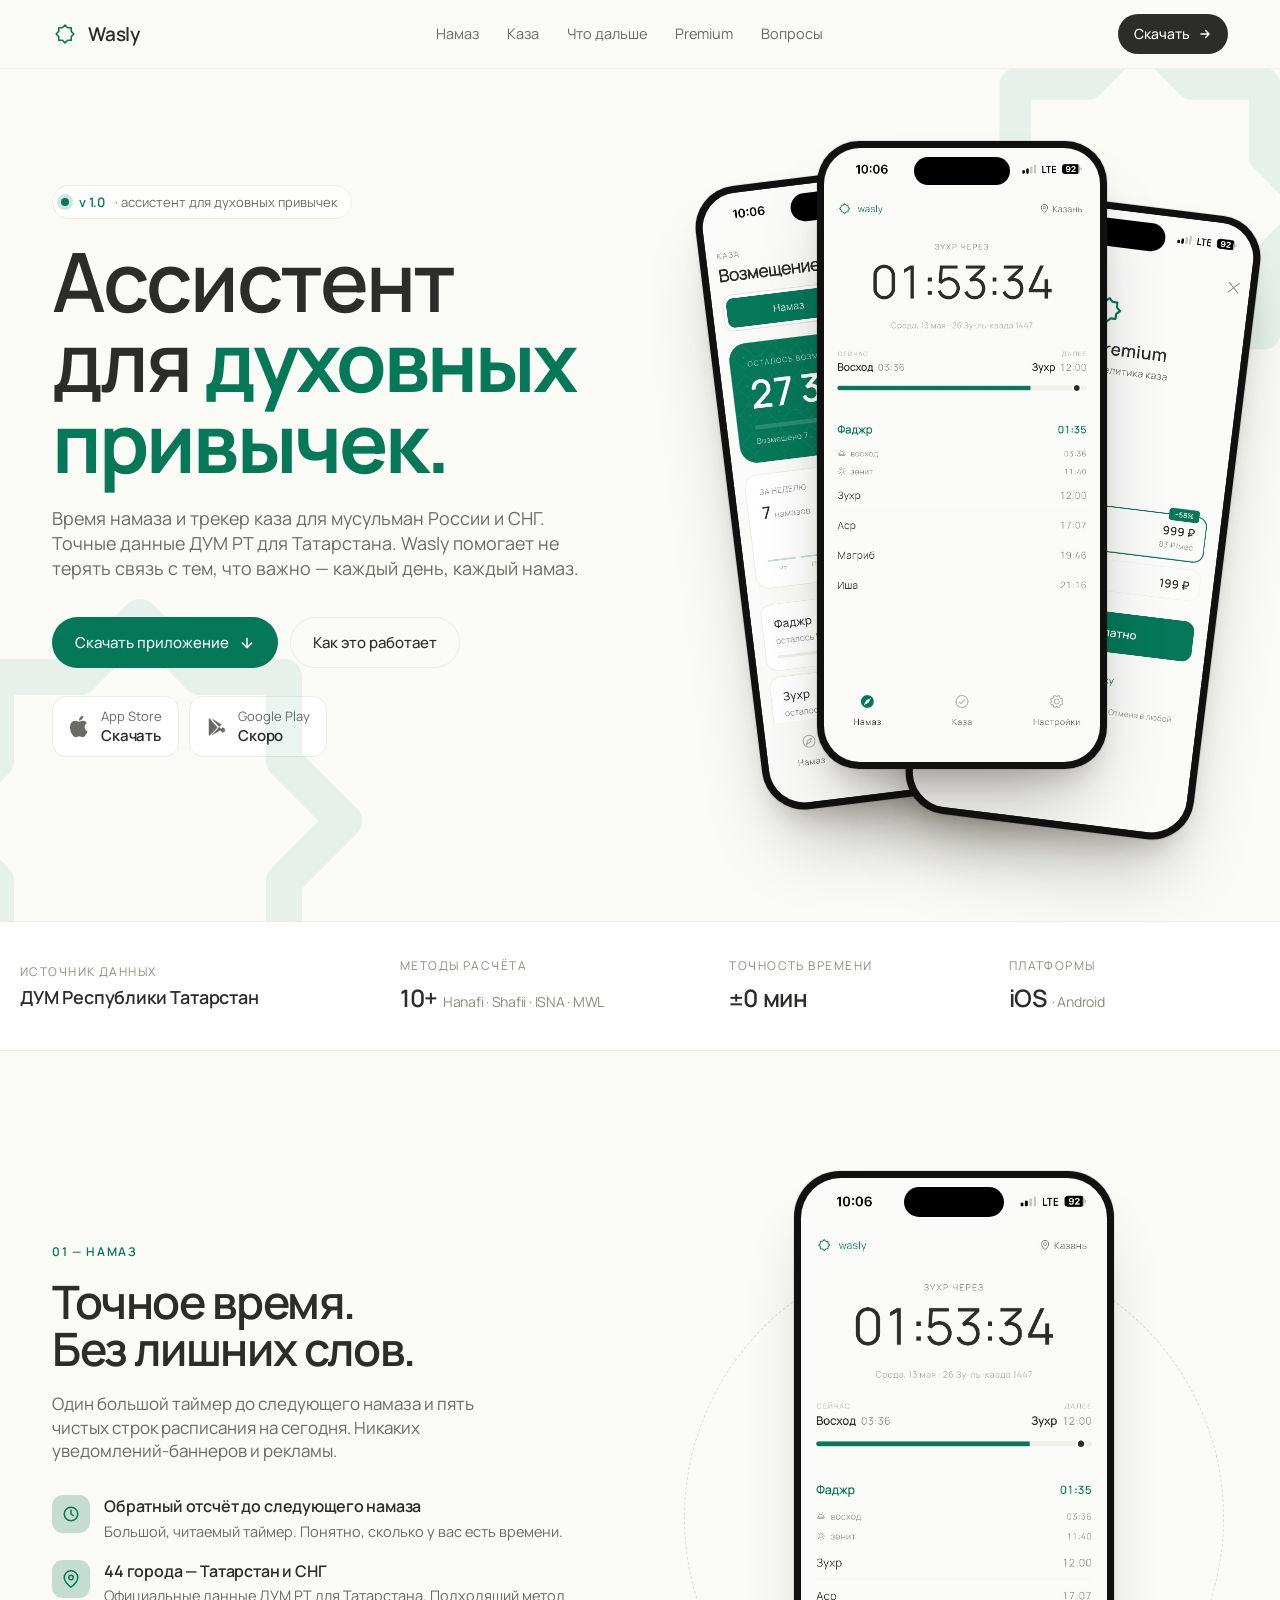
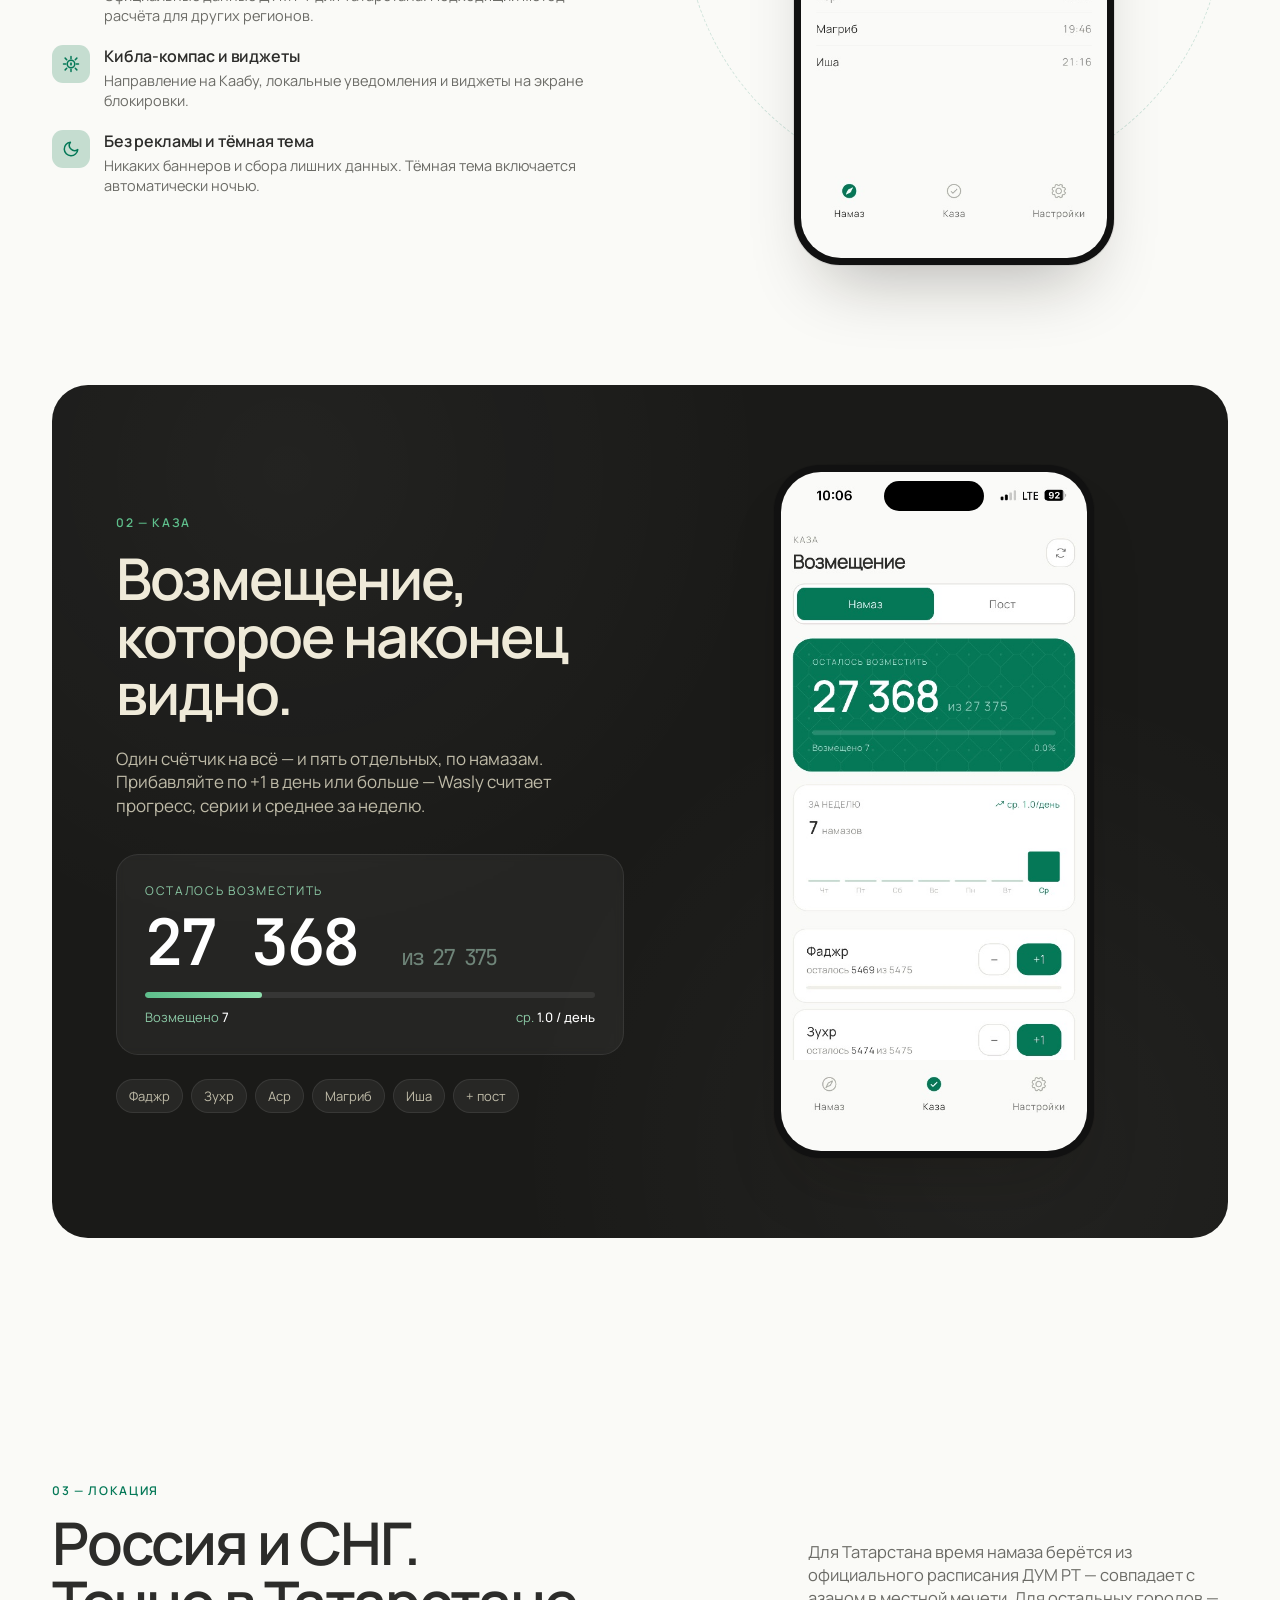
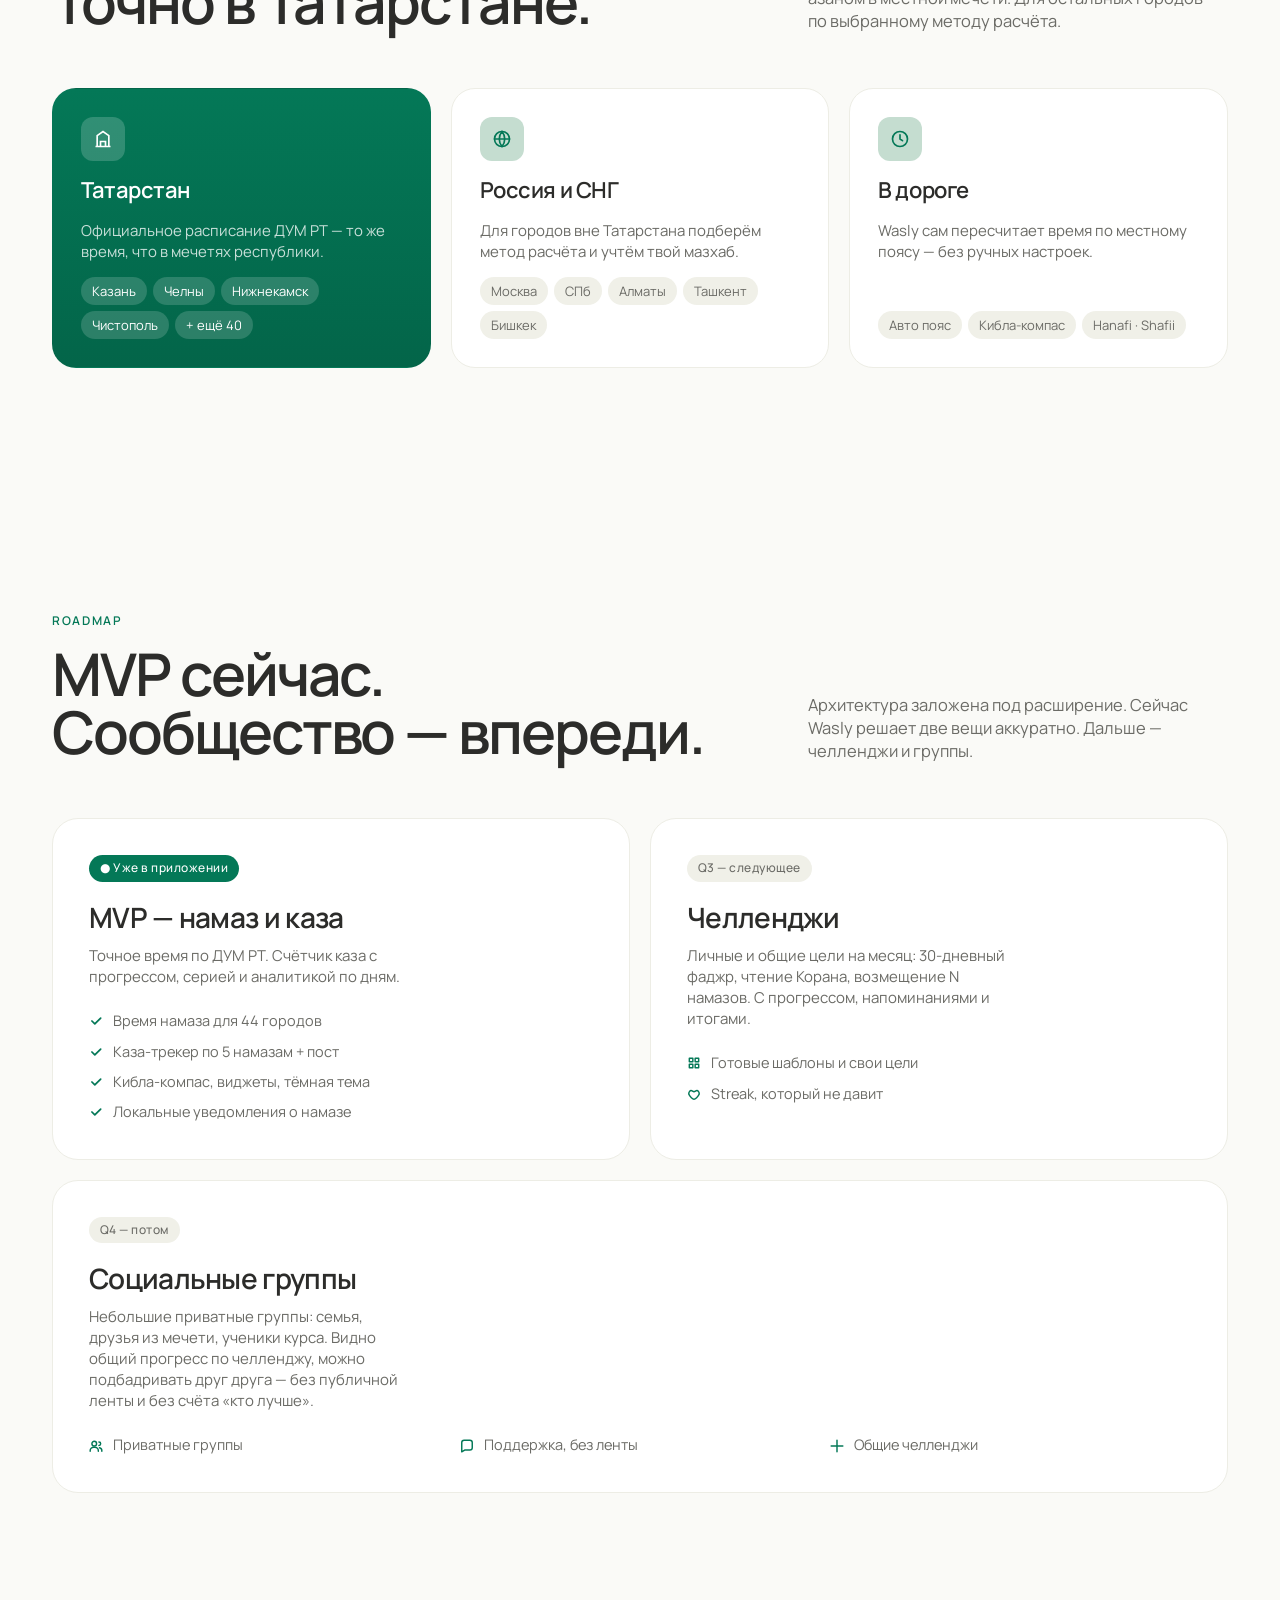
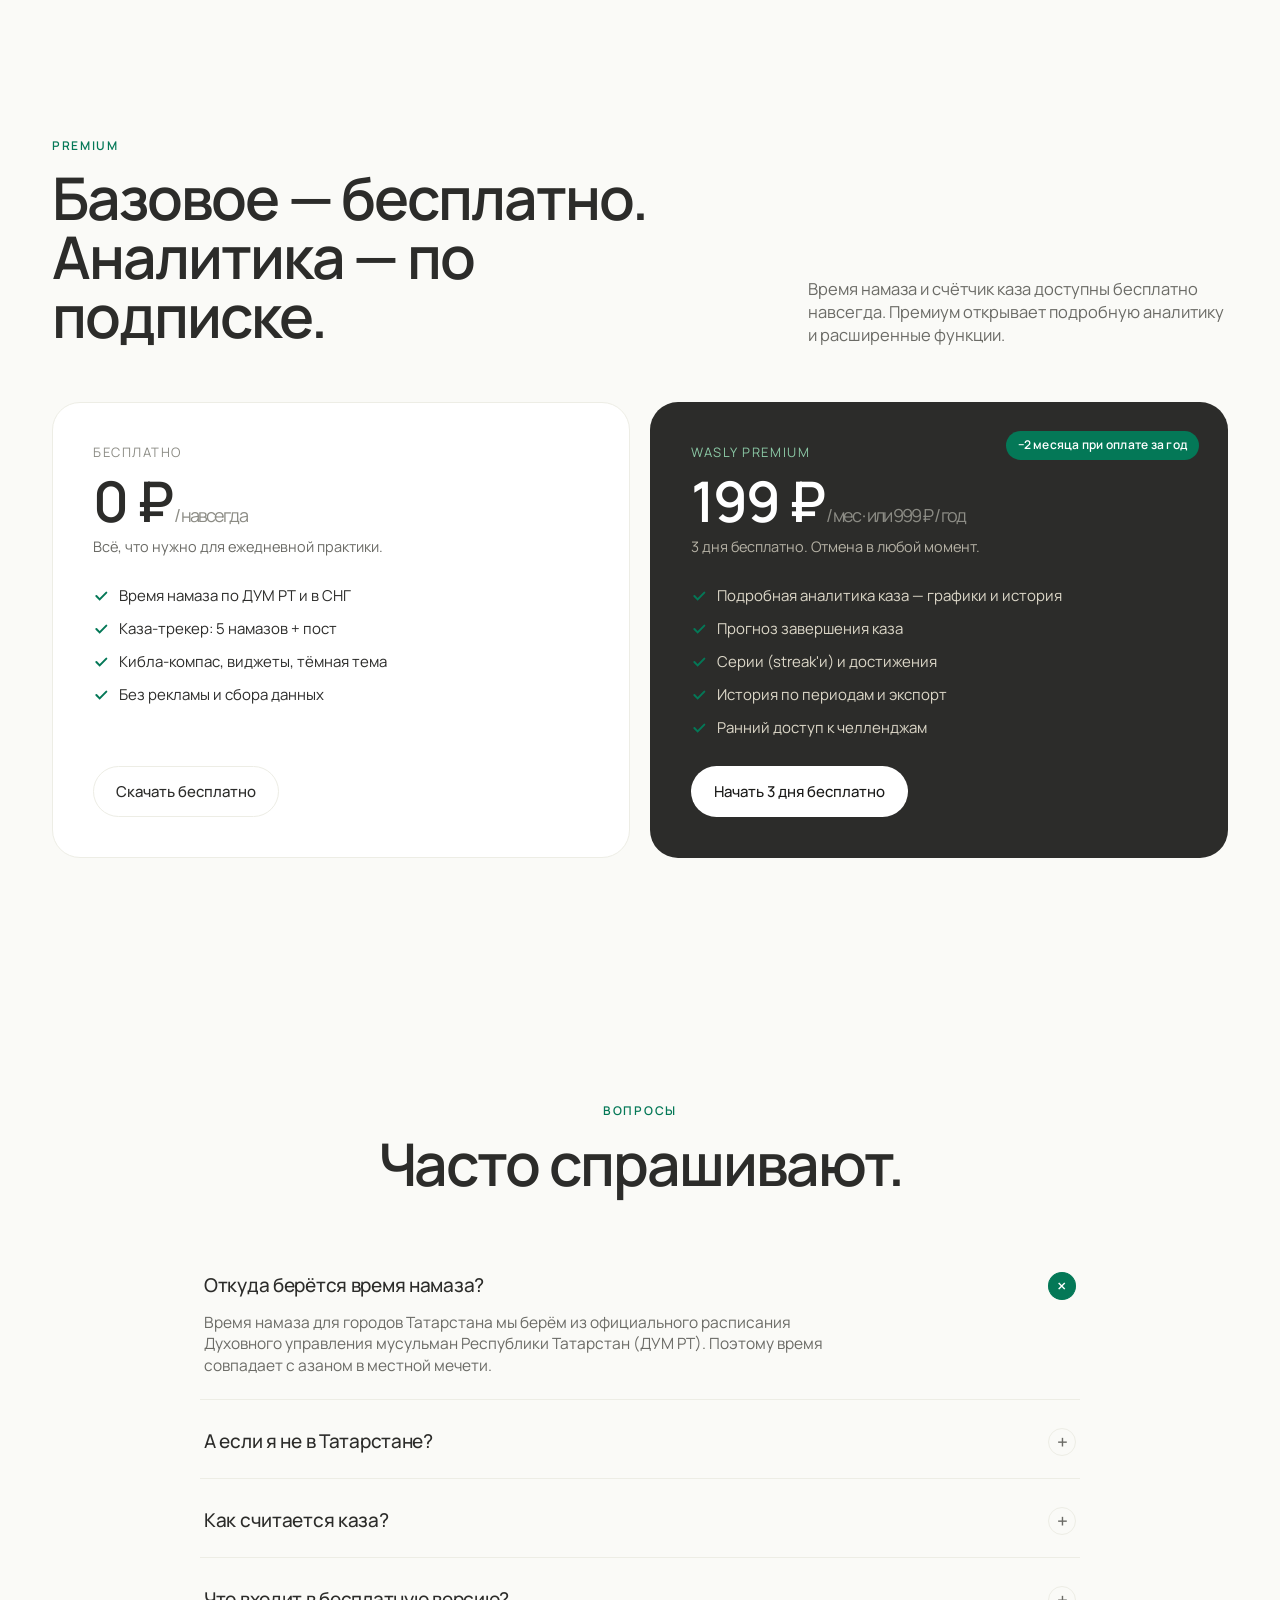
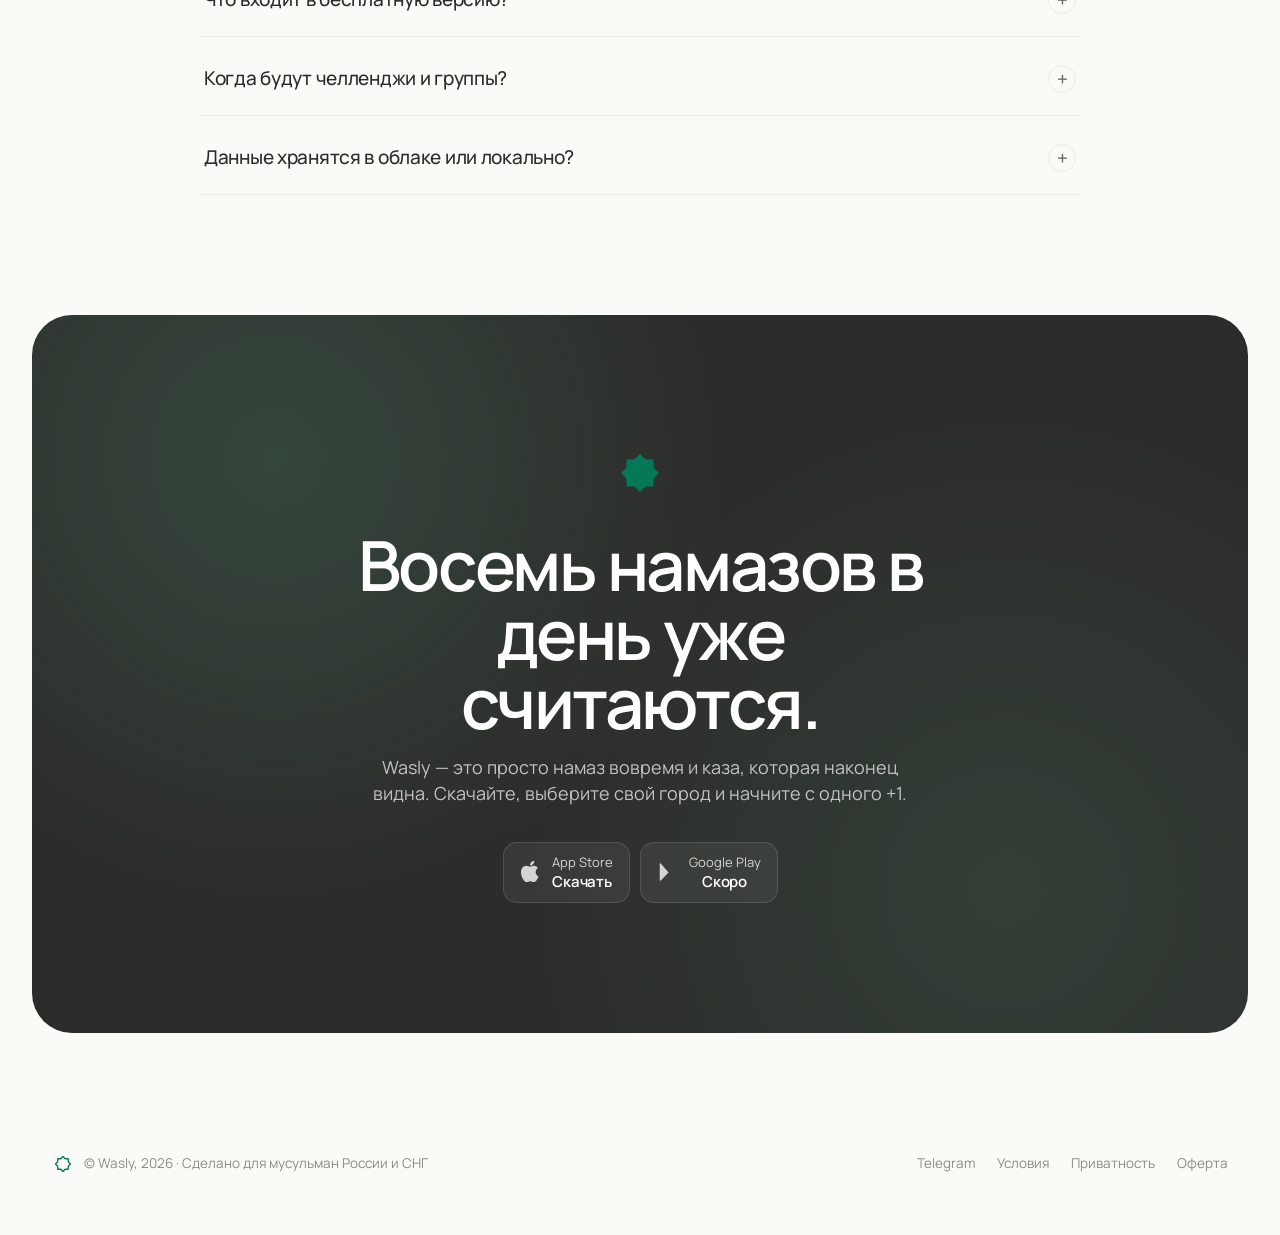
==== index.html @ 1b5fbe5f "Init" ====
<!doctype html>
<html lang="ru">
<head>
<meta charset="utf-8" />
<meta name="viewport" content="width=device-width, initial-scale=1" />
<title>Wasly — намаз и каза в одном приложении</title>
<link rel="preconnect" href="https://fonts.googleapis.com">
<link rel="preconnect" href="https://fonts.gstatic.com" crossorigin>
<link href="https://fonts.googleapis.com/css2?family=Manrope:wght@300;400;500;600;700;800&family=JetBrains+Mono:wght@400;500&family=Noto+Naskh+Arabic:wght@400;500;600&display=swap" rel="stylesheet">
<style>
  :root {
    /* Wasly design system — light */
    --bg: #FAFAF7;            /* bgLight */
    --bg-2: #F0F0E8;          /* trackLight */
    --paper: #FFFFFF;         /* surfaceLight */
    --ink: #2C2C2A;           /* textPrimary */
    --ink-2: #6B6B66;         /* textSecondary */
    --muted: #8C8C85;         /* textTertiary */
    --hair: #EDEDE5;          /* borderLight */
    --hair-2: #E0E0D8;        /* borderInputLight */
    --green: #047857;         /* accent */
    --green-2: #036549;       /* accent hover */
    --green-soft: #C5DDD0;    /* accentSoft */
    --green-highlight: #6EE7B7;
    --green-deep: #1A1A18;    /* bgDark for dark sections */
    --green-deeper: #24241F;  /* surfaceDark */
    --radius-md: 14px;
    --radius-lg: 16px;
    --radius-xl: 24px;
  }
  * { box-sizing: border-box; }
  html, body { margin: 0; padding: 0; background: var(--bg); color: var(--ink); }
  body {
    font-family: 'Manrope', system-ui, -apple-system, sans-serif;
    font-feature-settings: 'ss01' on, 'cv11' on;
    -webkit-font-smoothing: antialiased;
    text-rendering: optimizeLegibility;
    line-height: 1.4;
    overflow-x: hidden;
  }
  .wrap { max-width: 1240px; margin: 0 auto; padding: 0 32px; }
  a { color: inherit; text-decoration: none; }
  .mono { font-family: 'JetBrains Mono', ui-monospace, monospace; letter-spacing: -.01em; font-feature-settings: 'tnum' on; }

  /* ---------- Nav ---------- */
  .nav {
    position: sticky; top: 0; z-index: 50;
    backdrop-filter: blur(14px) saturate(140%);
    -webkit-backdrop-filter: blur(14px) saturate(140%);
    background: color-mix(in oklab, var(--bg) 78%, transparent);
    border-bottom: 1px solid color-mix(in oklab, var(--hair) 70%, transparent);
  }
  .nav-inner {
    display: flex; align-items: center; justify-content: space-between;
    height: 68px;
  }
  .brand { display: flex; align-items: center; gap: 10px; font-weight: 600; font-size: 19px; letter-spacing: -.01em; }
  .brand-mark { width: 26px; height: 26px; color: var(--green); }
  .nav-links { display: flex; gap: 28px; font-size: 14.5px; color: var(--ink-2); }
  .nav-links a:hover { color: var(--green); }
  .nav-cta {
    display: inline-flex; align-items: center; gap: 8px;
    background: var(--ink); color: #fff; padding: 10px 16px; border-radius: 999px;
    font-size: 14px; font-weight: 500; transition: transform .2s ease, background .2s ease;
  }
  .nav-cta:hover { background: var(--green); transform: translateY(-1px); }

  /* ---------- Hero ---------- */
  .hero { position: relative; padding: 72px 0 120px; overflow: hidden; }
  .hero-grid {
    display: grid; grid-template-columns: 1.05fr .95fr; gap: 56px; align-items: center;
  }
  .eyebrow {
    display: inline-flex; align-items: center; gap: 10px;
    padding: 7px 14px 7px 8px;
    border: 1px solid var(--hair); border-radius: 999px;
    background: color-mix(in oklab, var(--paper) 80%, transparent);
    font-size: 13px; color: var(--ink-2);
  }
  .eyebrow b { font-weight: 600; color: var(--green); }
  .eyebrow .dot { width: 8px; height: 8px; border-radius: 50%; background: var(--green); box-shadow: 0 0 0 4px color-mix(in oklab, var(--green) 18%, transparent); }
  h1.display {
    font-size: clamp(44px, 6.4vw, 92px);
    line-height: .98; letter-spacing: -.035em; font-weight: 600;
    margin: 22px 0 24px;
  }
  h1.display em { font-style: normal; color: var(--green); font-weight: 700; }
  h1.display .crossed { position: relative; white-space: nowrap; }
  .hero-lede {
    font-size: clamp(17px, 1.4vw, 19px); color: var(--ink-2);
    max-width: 540px; margin: 0 0 36px;
  }
  .cta-row { display: flex; flex-wrap: wrap; gap: 12px; align-items: center; }
  .btn {
    display: inline-flex; align-items: center; gap: 10px;
    padding: 14px 22px; border-radius: 999px; font-weight: 500; font-size: 15px;
    transition: transform .2s ease, background .2s ease, color .2s ease, border-color .2s ease;
    border: 1px solid transparent;
  }
  .btn-primary { background: var(--green); color: #fff; }
  .btn-primary:hover { background: var(--green-2); transform: translateY(-1px); }
  .btn-ghost { color: var(--ink); border-color: var(--hair); background: transparent; }
  .btn-ghost:hover { border-color: var(--ink); }
  .store-row { display: flex; gap: 10px; margin-top: 28px; }
  .store {
    display: inline-flex; align-items: center; gap: 10px;
    padding: 10px 16px; border-radius: 14px;
    border: 1px solid var(--hair); background: var(--paper);
    font-size: 13px; color: var(--ink-2);
  }
  .store strong { display: block; color: var(--ink); font-size: 15px; font-weight: 600; letter-spacing: -.01em; }
  .store svg { width: 22px; height: 22px; }

  /* phones cluster */
  .phones {
    position: relative; height: 660px;
  }
  .phone {
    position: absolute;
    width: 290px; aspect-ratio: 9/19.5;
    border-radius: 42px;
    background: #111;
    padding: 7px;
    box-shadow:
      0 50px 80px -30px rgba(20,18,10,.35),
      0 18px 28px -12px rgba(20,18,10,.18),
      0 0 0 1px rgba(0,0,0,.08);
  }
  .phone::before {
    content:""; position: absolute; top: 16px; left: 50%; transform: translateX(-50%);
    width: 96px; height: 28px; background: #000; border-radius: 999px; z-index: 2;
  }
  .phone img { width: 100%; height: 100%; object-fit: cover; border-radius: 36px; display: block; }
  .phone.p1 { left: 6%; top: 30px; transform: rotate(-7deg); z-index: 1; }
  .phone.p2 { left: 50%; top: 0; transform: translateX(-50%); z-index: 3; }
  .phone.p3 { right: 0%; top: 60px; transform: rotate(7deg); z-index: 1; }

  /* background ornament */
  .ornament {
    position: absolute; pointer-events: none; opacity: .07; color: var(--green);
  }
  .ornament.o1 { top: -120px; right: -120px; width: 520px; }
  .ornament.o2 { bottom: -200px; left: -160px; width: 600px; }

  /* ---------- Trust strip ---------- */
  .trust {
    background: var(--paper);
    border-top: 1px solid var(--hair);
    border-bottom: 1px solid var(--hair);
  }
  .trust-inner {
    display: grid; grid-template-columns: 1.4fr 1.2fr 1fr 1fr; gap: 28px;
    padding: 36px 0;
    align-items: center;
  }
  .trust-cell .label { font-size: 12px; letter-spacing: .12em; text-transform: uppercase; color: var(--muted); margin-bottom: 6px; }
  .trust-cell .value { font-size: 24px; font-weight: 600; letter-spacing: -.01em; }
  .trust-cell .value small { color: var(--muted); font-weight: 400; font-size: 14px; }
  .trust-cell.brand-cell { display: flex; align-items: center; gap: 14px; }
  .trust-cell.brand-cell .badge {
    width: 52px; height: 52px; border-radius: 14px; background: var(--green-soft);
    display: grid; place-items: center; color: var(--green);
  }

  /* ---------- Section primitives ---------- */
  section { padding: 120px 0; position: relative; }
  .section-head { display: flex; justify-content: space-between; align-items: flex-end; gap: 40px; margin-bottom: 56px; }
  .kicker { font-size: 12px; letter-spacing: .14em; text-transform: uppercase; color: var(--green); font-weight: 600; }
  h2 {
    font-size: clamp(36px, 4.6vw, 64px); line-height: 1; letter-spacing: -.035em;
    font-weight: 600; margin: 14px 0 0; max-width: 18ch;
  }
  .section-head p { max-width: 420px; color: var(--ink-2); font-size: 16.5px; margin: 0; }

  /* ---------- Namaz feature ---------- */
  .feature-namaz {
    display: grid; grid-template-columns: 1fr 1fr; gap: 80px; align-items: center;
  }
  .feature-namaz .copy h3 {
    font-size: clamp(32px, 3.6vw, 52px); letter-spacing: -.03em; font-weight: 600; line-height: 1.02; margin: 16px 0 20px;
  }
  .feature-namaz .copy p { color: var(--ink-2); font-size: 17px; max-width: 480px; }
  .feature-list { margin-top: 32px; display: grid; gap: 18px; }
  .feature-list .item { display: flex; gap: 14px; align-items: flex-start; }
  .feature-list .item .ic {
    width: 38px; height: 38px; border-radius: 11px;
    background: var(--green-soft); color: var(--green);
    display: grid; place-items: center; flex-shrink: 0;
  }
  .feature-list .item .ic svg { width: 18px; height: 18px; }
  .feature-list .item h4 { margin: 0 0 4px; font-size: 16px; font-weight: 600; letter-spacing: -.01em; }
  .feature-list .item p { margin: 0; font-size: 14.5px; color: var(--ink-2); }

  .phone-frame-static {
    position: relative; width: 320px; aspect-ratio: 9/19.5;
    border-radius: 46px; background: #111; padding: 7px;
    box-shadow: 0 40px 70px -30px rgba(20,18,10,.3), 0 0 0 1px rgba(0,0,0,.08);
  }
  .phone-frame-static::before {
    content:""; position: absolute; top: 16px; left: 50%; transform: translateX(-50%);
    width: 100px; height: 30px; background: #000; border-radius: 999px; z-index: 2;
  }
  .phone-frame-static img { width: 100%; height: 100%; object-fit: cover; border-radius: 40px; display: block; }

  .feature-phone-wrap { display: flex; justify-content: center; position: relative; }
  .feature-phone-wrap .deco {
    position: absolute; inset: 0; display: grid; place-items: center; pointer-events: none;
  }
  .feature-phone-wrap .deco-ring {
    width: 540px; height: 540px; border: 1px dashed color-mix(in oklab, var(--green) 35%, transparent);
    border-radius: 50%; opacity: .5;
  }

  /* ---------- Kaza feature (dark) ---------- */
  .feature-kaza {
    background: var(--green-deep); color: #EFEAD9;
    border-radius: 36px; padding: 80px 64px; overflow: hidden; position: relative;
  }
  .feature-kaza::before {
    content:""; position: absolute; inset: 0;
    background-image:
      radial-gradient(circle at 20% 10%, rgba(255,255,255,.04) 0, transparent 40%),
      radial-gradient(circle at 80% 90%, rgba(255,255,255,.04) 0, transparent 40%);
    pointer-events: none;
  }
  .kaza-inner { position: relative; display: grid; grid-template-columns: 1.05fr .95fr; gap: 80px; align-items: center; }
  .feature-kaza h3 {
    font-size: clamp(38px, 4.5vw, 60px); letter-spacing: -.035em; font-weight: 600; line-height: 1; margin: 18px 0 24px;
  }
  .feature-kaza .copy p { color: #BFBBA8; font-size: 17px; max-width: 500px; }
  .feature-kaza .kicker { color: #5EBE8B; }
  .big-counter {
    margin-top: 36px; padding: 28px;
    background: rgba(255,255,255,.05);
    border-radius: 22px;
    border: 1px solid rgba(255,255,255,.08);
    backdrop-filter: blur(4px);
  }
  .big-counter .label { font-size: 12px; letter-spacing: .14em; text-transform: uppercase; color: #8BC8A5; margin-bottom: 10px; }
  .big-counter .num { font-size: 64px; line-height: 1; letter-spacing: -.04em; font-weight: 600; color: #fff; }
  .big-counter .num small { color: #6F8579; font-size: 22px; font-weight: 400; margin-left: 8px; }
  .bar { margin-top: 18px; height: 6px; background: rgba(255,255,255,.08); border-radius: 999px; overflow: hidden; }
  .bar > i { display: block; height: 100%; width: 26%; background: linear-gradient(90deg, #5EBE8B, #8FE0AE); border-radius: 999px; }
  .bar-meta { display: flex; justify-content: space-between; margin-top: 10px; font-size: 13px; color: #8BC8A5; }
  .bar-meta b { color: #fff; font-weight: 500; }
  .kaza-tags { display: flex; flex-wrap: wrap; gap: 8px; margin-top: 24px; }
  .kaza-tags span { padding: 7px 12px; border-radius: 999px; background: rgba(255,255,255,.06); color: #BFBBA8; font-size: 13px; border: 1px solid rgba(255,255,255,.08); }

  /* ---------- Location feature ---------- */
  .loc-grid { display: grid; grid-template-columns: 1fr 1fr 1fr; gap: 20px; }
  .loc-card {
    background: var(--paper); border: 1px solid var(--hair);
    border-radius: 24px; padding: 28px; min-height: 280px;
    display: flex; flex-direction: column; gap: 14px;
    transition: transform .25s ease, border-color .25s ease;
  }
  .loc-card:hover { transform: translateY(-3px); border-color: var(--green); }
  .loc-card .ic { width: 44px; height: 44px; border-radius: 12px; background: var(--green-soft); color: var(--green); display: grid; place-items: center; }
  .loc-card h4 { margin: 0; font-size: 22px; font-weight: 600; letter-spacing: -.02em; }
  .loc-card p { margin: 0; color: var(--ink-2); font-size: 15px; }
  .loc-card.featured {
    background: linear-gradient(180deg, var(--green) 0%, var(--green-2) 100%); color: #fff;
    border-color: transparent;
  }
  .loc-card.featured h4 { color: #fff; }
  .loc-card.featured p { color: rgba(255,255,255,.78); }
  .loc-card.featured .ic { background: rgba(255,255,255,.18); color: #fff; }
  .loc-card .city-pills { display: flex; flex-wrap: wrap; gap: 6px; margin-top: auto; }
  .loc-card .city-pills span {
    padding: 5px 11px; border-radius: 999px; font-size: 13px;
    background: rgba(255,255,255,.16); color: #fff;
  }
  .loc-card.plain .city-pills span { background: var(--bg-2); color: var(--ink-2); }

  /* ---------- Roadmap ---------- */
  .roadmap-grid {
    display: grid; grid-template-columns: 1fr 1fr; gap: 20px;
  }
  .road-card {
    background: var(--paper); border: 1px solid var(--hair);
    border-radius: 26px; padding: 36px; position: relative; overflow: hidden;
  }
  .road-card .stage {
    display: inline-flex; align-items: center; gap: 6px;
    padding: 5px 11px; border-radius: 999px;
    background: var(--bg-2); color: var(--ink-2); font-size: 12px; font-weight: 500; letter-spacing: .04em;
  }
  .road-card.now .stage { background: var(--green); color: #fff; }
  .road-card h4 { font-size: 28px; letter-spacing: -.025em; font-weight: 600; margin: 16px 0 8px; }
  .road-card p { color: var(--ink-2); margin: 0 0 24px; font-size: 15px; max-width: 36ch; }
  .road-card ul { list-style: none; padding: 0; margin: 0; display: grid; gap: 10px; }
  .road-card li { display: flex; align-items: center; gap: 10px; font-size: 14.5px; color: var(--ink-2); }
  .road-card li svg { width: 14px; height: 14px; color: var(--green); flex-shrink: 0; }

  /* ---------- Pricing ---------- */
  .pricing-grid { display: grid; grid-template-columns: 1fr 1fr; gap: 20px; align-items: stretch; }
  .price {
    background: var(--paper); border: 1px solid var(--hair);
    border-radius: 28px; padding: 40px; display: flex; flex-direction: column;
  }
  .price .tier { font-size: 13px; letter-spacing: .12em; text-transform: uppercase; color: var(--muted); }
  .price .amt { font-size: 56px; letter-spacing: -.035em; font-weight: 600; line-height: 1; margin: 12px 0 2px; }
  .price .amt small { font-size: 18px; color: var(--muted); font-weight: 400; }
  .price .sub { color: var(--ink-2); margin: 6px 0 28px; font-size: 14.5px; }
  .price ul { list-style: none; padding: 0; margin: 0 0 28px; display: grid; gap: 12px; }
  .price li { display: flex; align-items: center; gap: 10px; font-size: 15px; }
  .price li svg { width: 16px; height: 16px; color: var(--green); flex-shrink: 0; }
  .price .btn { align-self: flex-start; margin-top: auto; }
  .price.featured {
    background: var(--ink); color: #EFEAD9; border-color: transparent;
    position: relative;
  }
  .price.featured .tier { color: #8BC8A5; }
  .price.featured .amt { color: #fff; }
  .price.featured .sub { color: rgba(239,234,217,.7); }
  .price.featured li { color: rgba(239,234,217,.9); }
  .price.featured .badge {
    position: absolute; top: 28px; right: 28px;
    padding: 6px 12px; background: var(--green); color: #fff;
    border-radius: 999px; font-size: 12px; font-weight: 600; letter-spacing: .02em;
  }

  /* ---------- FAQ ---------- */
  .faq { display: grid; gap: 6px; max-width: 880px; margin: 0 auto; }
  .faq details {
    border-bottom: 1px solid var(--hair); padding: 22px 4px;
  }
  .faq summary {
    list-style: none; cursor: pointer; display: flex; justify-content: space-between; align-items: center;
    font-size: 19px; font-weight: 500; letter-spacing: -.015em;
  }
  .faq summary::-webkit-details-marker { display: none; }
  .faq summary .plus { width: 28px; height: 28px; border-radius: 50%; border: 1px solid var(--hair); display: grid; place-items: center; flex-shrink: 0; transition: transform .25s ease, background .25s ease, color .25s ease; color: var(--ink-2); }
  .faq details[open] .plus { background: var(--green); color: #fff; border-color: var(--green); transform: rotate(45deg); }
  .faq details p { color: var(--ink-2); margin: 12px 0 0; font-size: 15.5px; max-width: 72ch; }

  /* ---------- Big CTA ---------- */
  .bigcta {
    text-align: center; padding: 130px 32px;
    background: var(--ink); color: #fff; border-radius: 40px;
    margin: 0 32px 80px; position: relative; overflow: hidden;
  }
  .bigcta::before {
    content:""; position: absolute; inset: -1px;
    background:
      radial-gradient(circle at 20% 20%, rgba(94,190,139,.18), transparent 40%),
      radial-gradient(circle at 80% 80%, rgba(94,190,139,.12), transparent 45%);
  }
  .bigcta .star { width: 56px; height: 56px; color: var(--green); margin: 0 auto 24px; position: relative; }
  .bigcta h2 { font-size: clamp(40px, 5.4vw, 80px); letter-spacing: -.035em; line-height: 1; margin: 0 auto 18px; max-width: 14ch; position: relative; }
  .bigcta p { color: rgba(255,255,255,.7); font-size: 18px; max-width: 540px; margin: 0 auto 36px; position: relative; }
  .bigcta .store-row { justify-content: center; position: relative; }
  .bigcta .store { background: rgba(255,255,255,.06); border-color: rgba(255,255,255,.12); color: rgba(255,255,255,.78); }
  .bigcta .store strong { color: #fff; }

  /* ---------- Footer ---------- */
  footer { padding: 40px 0 60px; color: var(--muted); font-size: 13.5px; }
  .foot-inner { display: flex; justify-content: space-between; align-items: center; gap: 24px; flex-wrap: wrap; }
  .foot-links { display: flex; gap: 22px; }
  .foot-links a:hover { color: var(--ink); }

  /* ---------- responsive ---------- */
  @media (max-width: 980px) {
    .nav-links { display: none; }
    .hero-grid { grid-template-columns: 1fr; gap: 40px; }
    .phones { height: 540px; }
    .phone { width: 220px; }
    .phone.p1 { left: 0; }
    .phone.p3 { right: 0; }
    .trust-inner { grid-template-columns: 1fr 1fr; gap: 24px; }
    .feature-namaz { grid-template-columns: 1fr; gap: 48px; }
    .feature-kaza { padding: 56px 32px; border-radius: 28px; }
    .kaza-inner { grid-template-columns: 1fr; gap: 48px; }
    .loc-grid, .roadmap-grid, .pricing-grid { grid-template-columns: 1fr; }
    .section-head { flex-direction: column; align-items: flex-start; gap: 16px; }
    .bigcta { margin: 0 16px 60px; padding: 80px 24px; }
    .wrap { padding: 0 20px; }
    section { padding: 80px 0; }
  }
  @media (max-width: 540px) {
    .phones { height: 460px; transform: scale(.85); transform-origin: top center; }
    .phone { width: 200px; }
  }
</style>
</head>
<body>

<!-- 8-pointed star SVG, reused -->
<svg width="0" height="0" style="position:absolute" aria-hidden="true">
  <defs>
    <symbol id="star8" viewBox="0 0 100 100">
      <polygon points="50,16 60,26 74,26 74,40 84,50 74,60 74,74 60,74 50,84 40,74 26,74 26,60 16,50 26,40 26,26 40,26"
        fill="none" stroke="currentColor" stroke-width="6" stroke-linejoin="round"/>
    </symbol>
    <symbol id="star8-filled" viewBox="0 0 100 100">
      <polygon points="50,16 60,26 74,26 74,40 84,50 74,60 74,74 60,74 50,84 40,74 26,74 26,60 16,50 26,40 26,26 40,26"
        fill="currentColor"/>
    </symbol>
  </defs>
</svg>

<nav class="nav">
  <div class="wrap nav-inner">
    <a class="brand" href="#">
      <svg class="brand-mark" viewBox="0 0 100 100"><use href="#star8" /></svg>
      <span>Wasly</span>
    </a>
    <div class="nav-links">
      <a href="#namaz">Намаз</a>
      <a href="#kaza">Каза</a>
      <a href="#roadmap">Что дальше</a>
      <a href="#pricing">Premium</a>
      <a href="#faq">Вопросы</a>
    </div>
    <a class="nav-cta" href="#download">
      Скачать
      <svg width="14" height="14" viewBox="0 0 24 24" fill="none" stroke="currentColor" stroke-width="2.2" stroke-linecap="round" stroke-linejoin="round"><path d="M5 12h14M13 6l6 6-6 6"/></svg>
    </a>
  </div>
</nav>

<!-- =================== HERO =================== -->
<header class="hero">
  <svg class="ornament o1" viewBox="0 0 100 100"><use href="#star8" /></svg>
  <svg class="ornament o2" viewBox="0 0 100 100"><use href="#star8" /></svg>
  <div class="wrap hero-grid">
    <div>
      <span class="eyebrow"><span class="dot"></span><b>v 1.0</b> &middot; ассистент для духовных привычек</span>
      <h1 class="display">
        Ассистент<br/>для <em>духовных<br/>привычек.</em>
      </h1>
      <p class="hero-lede">
        Время намаза и трекер каза для мусульман России и СНГ. Точные данные ДУМ РТ для Татарстана. Wasly помогает не терять связь с тем, что важно — каждый день, каждый намаз.
      </p>
      <div class="cta-row">
        <a class="btn btn-primary" href="#download">
          Скачать приложение
          <svg width="16" height="16" viewBox="0 0 24 24" fill="none" stroke="currentColor" stroke-width="2.2" stroke-linecap="round" stroke-linejoin="round"><path d="M12 5v14M5 12l7 7 7-7"/></svg>
        </a>
        <a class="btn btn-ghost" href="#namaz">Как это работает</a>
      </div>
      <div class="store-row">
        <a class="store" href="#download">
          <svg viewBox="0 0 24 24" fill="currentColor"><path d="M17.05 12.04c-.03-2.96 2.42-4.38 2.53-4.46-1.38-2.02-3.53-2.3-4.3-2.33-1.83-.19-3.57 1.08-4.5 1.08-.94 0-2.36-1.05-3.88-1.02-2 .03-3.84 1.16-4.87 2.94-2.08 3.6-.53 8.93 1.5 11.85.99 1.43 2.17 3.03 3.71 2.97 1.49-.06 2.06-.96 3.86-.96 1.8 0 2.31.96 3.88.93 1.6-.03 2.62-1.45 3.6-2.89 1.13-1.66 1.6-3.27 1.62-3.35-.04-.02-3.11-1.19-3.15-4.76zM14.46 3.32c.82-.99 1.37-2.37 1.22-3.74-1.18.05-2.6.78-3.45 1.77-.76.87-1.42 2.27-1.24 3.61 1.31.1 2.65-.66 3.47-1.64z"/></svg>
          <div>App Store<strong>Скачать</strong></div>
        </a>
        <a class="store" href="#download">
          <svg viewBox="0 0 24 24" fill="currentColor"><path d="M3.6 2.3C3.2 2.6 3 3.1 3 3.8v16.4c0 .7.2 1.2.6 1.5l9-9.2L3.6 2.3zm10.7 9.7l2.8-2.8L5.8 2.5l8.5 9.5zm-8.5 9.5l11.3-6.7-2.8-2.8-8.5 9.5zm14.7-7.7l-2.4-1.4-3 3 3 3 2.4-1.4c.6-.4.6-1.4 0-1.8z"/></svg>
          <div>Google Play<strong>Скоро</strong></div>
        </a>
      </div>
    </div>

    <div class="phones">
      <div class="phone p1"><img src="[data-uri]" alt="Экран каза"/></div>
      <div class="phone p2"><img src="[data-uri]" alt="Экран намаза"/></div>
      <div class="phone p3"><img src="[data-uri]" alt="Экран premium"/></div>
    </div>
  </div>
</header>

<!-- =================== TRUST =================== -->
<section class="trust" style="padding: 0;">
  <div class="wrap trust-inner">
    <div class="trust-cell">
      <div class="label">Источник данных</div>
      <div class="value" style="font-size: 18px; line-height: 1.2;">ДУМ&nbsp;Республики Татарстан</div>
    </div>
    <div class="trust-cell">
      <div class="label">Методы расчёта</div>
      <div class="value">10+ <small>Hanafi · Shafii · ISNA · MWL</small></div>
    </div>
    <div class="trust-cell">
      <div class="label">Точность времени</div>
      <div class="value">±0 мин</div>
    </div>
    <div class="trust-cell">
      <div class="label">Платформы</div>
      <div class="value">iOS <small>· Android</small></div>
    </div>
  </div>
</section>

<!-- =================== NAMAZ =================== -->
<section id="namaz">
  <div class="wrap">
    <div class="feature-namaz">
      <div class="copy">
        <span class="kicker">01 — Намаз</span>
        <h3>Точное время.<br/>Без лишних слов.</h3>
        <p>Один большой таймер до следующего намаза и пять чистых строк расписания на сегодня. Никаких уведомлений-баннеров и рекламы.</p>
        <div class="feature-list">
          <div class="item">
            <div class="ic"><svg viewBox="0 0 24 24" fill="none" stroke="currentColor" stroke-width="2" stroke-linecap="round" stroke-linejoin="round"><circle cx="12" cy="12" r="9"/><path d="M12 7v5l3 2"/></svg></div>
            <div><h4>Обратный отсчёт до следующего намаза</h4><p>Большой, читаемый таймер. Понятно, сколько у вас есть времени.</p></div>
          </div>
          <div class="item">
            <div class="ic"><svg viewBox="0 0 24 24" fill="none" stroke="currentColor" stroke-width="2" stroke-linecap="round" stroke-linejoin="round"><path d="M21 10c0 6-9 13-9 13s-9-7-9-13a9 9 0 1118 0z"/><circle cx="12" cy="10" r="3"/></svg></div>
            <div><h4>44 города — Татарстан и СНГ</h4><p>Официальные данные ДУМ РТ для Татарстана. Подходящий метод расчёта для других регионов.</p></div>
          </div>
          <div class="item">
            <div class="ic"><svg viewBox="0 0 24 24" fill="none" stroke="currentColor" stroke-width="2" stroke-linecap="round" stroke-linejoin="round"><path d="M12 2v3M12 19v3M4.2 4.2l2.1 2.1M17.7 17.7l2.1 2.1M2 12h3M19 12h3M4.2 19.8l2.1-2.1M17.7 6.3l2.1-2.1"/><circle cx="12" cy="12" r="5"/><path d="M12 9l1.5 3-1.5 3-1.5-3z" fill="currentColor" stroke="none"/></svg></div>
            <div><h4>Кибла-компас и виджеты</h4><p>Направление на Каабу, локальные уведомления и виджеты на экране блокировки.</p></div>
          </div>
          <div class="item">
            <div class="ic"><svg viewBox="0 0 24 24" fill="none" stroke="currentColor" stroke-width="2" stroke-linecap="round" stroke-linejoin="round"><path d="M21 12.79A9 9 0 1111.21 3 7 7 0 0021 12.79z"/></svg></div>
            <div><h4>Без рекламы и тёмная тема</h4><p>Никаких баннеров и сбора лишних данных. Тёмная тема включается автоматически ночью.</p></div>
          </div>
        </div>
      </div>
      <div class="feature-phone-wrap">
        <div class="deco"><div class="deco-ring"></div></div>
        <div class="phone-frame-static"><img src="[data-uri]" alt="Экран намаза"/></div>
      </div>
    </div>
  </div>
</section>

<!-- =================== KAZA =================== -->
<section id="kaza" style="padding-top: 0;">
  <div class="wrap">
    <div class="feature-kaza">
      <div class="kaza-inner">
        <div class="copy">
          <span class="kicker">02 — Каза</span>
          <h3>Возмещение,<br/>которое наконец видно.</h3>
          <p>Один счётчик на всё — и пять отдельных, по намазам. Прибавляйте по +1 в день или больше — Wasly считает прогресс, серии и среднее за неделю.</p>

          <div class="big-counter">
            <div class="label">Осталось возместить</div>
            <div class="num mono">27 368 <small>из 27 375</small></div>
            <div class="bar"><i></i></div>
            <div class="bar-meta"><span>Возмещено <b>7</b></span><span>ср. <b>1.0 / день</b></span></div>
          </div>

          <div class="kaza-tags">
            <span>Фаджр</span><span>Зухр</span><span>Аср</span><span>Магриб</span><span>Иша</span><span>+ пост</span>
          </div>
        </div>

        <div class="feature-phone-wrap">
          <div class="phone-frame-static"><img src="[data-uri]" alt="Экран каза"/></div>
        </div>
      </div>
    </div>
  </div>
</section>

<!-- =================== LOCATION =================== -->
<section>
  <div class="wrap">
    <div class="section-head">
      <div>
        <span class="kicker">03 — Локация</span>
        <h2>Россия и СНГ.<br/>Точно в Татарстане.</h2>
      </div>
      <p>Для Татарстана время намаза берётся из официального расписания ДУМ РТ — совпадает с азаном в местной мечети. Для остальных городов — по выбранному методу расчёта.</p>
    </div>

    <div class="loc-grid">
      <div class="loc-card featured">
        <div class="ic"><svg width="20" height="20" viewBox="0 0 24 24" fill="none" stroke="currentColor" stroke-width="2"><path d="M3 21h18M5 21V8l7-5 7 5v13M9 21v-6h6v6"/></svg></div>
        <h4>Татарстан</h4>
        <p>Официальное расписание ДУМ РТ — то же время, что в мечетях республики.</p>
        <div class="city-pills">
          <span>Казань</span><span>Челны</span><span>Нижнекамск</span><span>Чистополь</span><span>+ ещё 40</span>
        </div>
      </div>
      <div class="loc-card plain">
        <div class="ic"><svg width="20" height="20" viewBox="0 0 24 24" fill="none" stroke="currentColor" stroke-width="2" stroke-linecap="round" stroke-linejoin="round"><circle cx="12" cy="12" r="9"/><path d="M3 12h18M12 3a14 14 0 010 18M12 3a14 14 0 000 18"/></svg></div>
        <h4>Россия и СНГ</h4>
        <p>Для городов вне Татарстана подберём метод расчёта и учтём твой мазхаб.</p>
        <div class="city-pills">
          <span>Москва</span><span>СПб</span><span>Алматы</span><span>Ташкент</span><span>Бишкек</span>
        </div>
      </div>
      <div class="loc-card plain">
        <div class="ic"><svg width="20" height="20" viewBox="0 0 24 24" fill="none" stroke="currentColor" stroke-width="2" stroke-linecap="round" stroke-linejoin="round"><circle cx="12" cy="12" r="9"/><path d="M12 7v5l3 2"/></svg></div>
        <h4>В дороге</h4>
        <p>Wasly сам пересчитает время по местному поясу — без ручных настроек.</p>
        <div class="city-pills">
          <span>Авто пояс</span><span>Кибла-компас</span><span>Hanafi · Shafii</span>
        </div>
      </div>
    </div>
  </div>
</section>

<!-- =================== ROADMAP =================== -->
<section id="roadmap">
  <div class="wrap">
    <div class="section-head">
      <div>
        <span class="kicker">Roadmap</span>
        <h2>MVP сейчас.<br/>Сообщество — впереди.</h2>
      </div>
      <p>Архитектура заложена под расширение. Сейчас Wasly решает две вещи аккуратно. Дальше — челленджи и группы.</p>
    </div>

    <div class="roadmap-grid">
      <div class="road-card now">
        <span class="stage">● Уже в приложении</span>
        <h4>MVP — намаз и каза</h4>
        <p>Точное время по ДУМ РТ. Счётчик каза с прогрессом, серией и аналитикой по дням.</p>
        <ul>
          <li><svg viewBox="0 0 24 24" fill="none" stroke="currentColor" stroke-width="3" stroke-linecap="round" stroke-linejoin="round"><path d="M5 12l5 5L20 7"/></svg> Время намаза для 44 городов</li>
          <li><svg viewBox="0 0 24 24" fill="none" stroke="currentColor" stroke-width="3" stroke-linecap="round" stroke-linejoin="round"><path d="M5 12l5 5L20 7"/></svg> Каза-трекер по 5 намазам + пост</li>
          <li><svg viewBox="0 0 24 24" fill="none" stroke="currentColor" stroke-width="3" stroke-linecap="round" stroke-linejoin="round"><path d="M5 12l5 5L20 7"/></svg> Кибла-компас, виджеты, тёмная тема</li>
          <li><svg viewBox="0 0 24 24" fill="none" stroke="currentColor" stroke-width="3" stroke-linecap="round" stroke-linejoin="round"><path d="M5 12l5 5L20 7"/></svg> Локальные уведомления о намазе</li>
        </ul>
      </div>

      <div class="road-card">
        <span class="stage">Q3 — следующее</span>
        <h4>Челленджи</h4>
        <p>Личные и общие цели на месяц: 30-дневный фаджр, чтение Корана, возмещение N намазов. С прогрессом, напоминаниями и итогами.</p>
        <ul>
          <li><svg viewBox="0 0 24 24" fill="none" stroke="currentColor" stroke-width="2.5" stroke-linecap="round" stroke-linejoin="round"><path d="M4 4h6v6H4zM14 4h6v6h-6zM4 14h6v6H4zM14 14h6v6h-6z"/></svg> Готовые шаблоны и свои цели</li>
          <li><svg viewBox="0 0 24 24" fill="none" stroke="currentColor" stroke-width="2.5" stroke-linecap="round" stroke-linejoin="round"><path d="M3 12c2 5 7 9 9 9s7-4 9-9c0-3-2-6-4-6s-3 2-5 2-3-2-5-2-4 3-4 6z"/></svg> Streak, который не давит</li>
        </ul>
      </div>

      <div class="road-card" style="grid-column: span 2;">
        <span class="stage">Q4 — потом</span>
        <h4>Социальные группы</h4>
        <p>Небольшие приватные группы: семья, друзья из мечети, ученики курса. Видно общий прогресс по челленджу, можно подбадривать друг друга — без публичной ленты и без счёта «кто лучше».</p>
        <ul style="grid-template-columns: 1fr 1fr 1fr; display: grid; gap: 10px;">
          <li><svg viewBox="0 0 24 24" fill="none" stroke="currentColor" stroke-width="2.5" stroke-linecap="round" stroke-linejoin="round"><circle cx="9" cy="8" r="4"/><path d="M17 11a3 3 0 100-6M2 21v-1a6 6 0 016-6h2a6 6 0 016 6v1M22 21v-1a5 5 0 00-4-5"/></svg> Приватные группы</li>
          <li><svg viewBox="0 0 24 24" fill="none" stroke="currentColor" stroke-width="2.5" stroke-linecap="round" stroke-linejoin="round"><path d="M21 15a4 4 0 01-4 4H8l-5 3V6a4 4 0 014-4h10a4 4 0 014 4z"/></svg> Поддержка, без ленты</li>
          <li><svg viewBox="0 0 24 24" fill="none" stroke="currentColor" stroke-width="2.5" stroke-linecap="round" stroke-linejoin="round"><path d="M12 2v20M2 12h20"/></svg> Общие челленджи</li>
        </ul>
      </div>
    </div>
  </div>
</section>

<!-- =================== PRICING =================== -->
<section id="pricing">
  <div class="wrap">
    <div class="section-head">
      <div>
        <span class="kicker">Premium</span>
        <h2>Базовое — бесплатно.<br/>Аналитика — по подписке.</h2>
      </div>
      <p>Время намаза и счётчик каза доступны бесплатно навсегда. Премиум открывает подробную аналитику и расширенные функции.</p>
    </div>

    <div class="pricing-grid">
      <div class="price">
        <span class="tier">Бесплатно</span>
        <div class="amt">0&nbsp;₽<small> / навсегда</small></div>
        <p class="sub">Всё, что нужно для ежедневной практики.</p>
        <ul>
          <li><svg viewBox="0 0 24 24" fill="none" stroke="currentColor" stroke-width="3" stroke-linecap="round"><path d="M5 12l5 5L20 7"/></svg> Время намаза по ДУМ РТ и в СНГ</li>
          <li><svg viewBox="0 0 24 24" fill="none" stroke="currentColor" stroke-width="3" stroke-linecap="round"><path d="M5 12l5 5L20 7"/></svg> Каза-трекер: 5 намазов + пост</li>
          <li><svg viewBox="0 0 24 24" fill="none" stroke="currentColor" stroke-width="3" stroke-linecap="round"><path d="M5 12l5 5L20 7"/></svg> Кибла-компас, виджеты, тёмная тема</li>
          <li><svg viewBox="0 0 24 24" fill="none" stroke="currentColor" stroke-width="3" stroke-linecap="round"><path d="M5 12l5 5L20 7"/></svg> Без рекламы и сбора данных</li>
        </ul>
        <a class="btn btn-ghost" href="#download">Скачать бесплатно</a>
      </div>

      <div class="price featured">
        <span class="badge">−2 месяца при оплате за год</span>
        <span class="tier">Wasly Premium</span>
        <div class="amt">199&nbsp;₽<small> / мес · или 999&nbsp;₽ / год</small></div>
        <p class="sub">3 дня бесплатно. Отмена в любой момент.</p>
        <ul>
          <li><svg viewBox="0 0 24 24" fill="none" stroke="currentColor" stroke-width="3" stroke-linecap="round"><path d="M5 12l5 5L20 7"/></svg> Подробная аналитика каза — графики и история</li>
          <li><svg viewBox="0 0 24 24" fill="none" stroke="currentColor" stroke-width="3" stroke-linecap="round"><path d="M5 12l5 5L20 7"/></svg> Прогноз завершения каза</li>
          <li><svg viewBox="0 0 24 24" fill="none" stroke="currentColor" stroke-width="3" stroke-linecap="round"><path d="M5 12l5 5L20 7"/></svg> Серии (streak'и) и достижения</li>
          <li><svg viewBox="0 0 24 24" fill="none" stroke="currentColor" stroke-width="3" stroke-linecap="round"><path d="M5 12l5 5L20 7"/></svg> История по периодам и экспорт</li>
          <li><svg viewBox="0 0 24 24" fill="none" stroke="currentColor" stroke-width="3" stroke-linecap="round"><path d="M5 12l5 5L20 7"/></svg> Ранний доступ к челленджам</li>
        </ul>
        <a class="btn btn-primary" href="#download" style="background: #fff; color: var(--green-deep);">Начать 3 дня бесплатно</a>
      </div>
    </div>
  </div>
</section>

<!-- =================== FAQ =================== -->
<section id="faq">
  <div class="wrap">
    <div class="section-head" style="justify-content: center; text-align: center;">
      <div style="margin: 0 auto;">
        <span class="kicker">Вопросы</span>
        <h2 style="margin: 14px auto 0;">Часто спрашивают.</h2>
      </div>
    </div>
    <div class="faq">
      <details open>
        <summary>Откуда берётся время намаза?<span class="plus">+</span></summary>
        <p>Время намаза для городов Татарстана мы берём из официального расписания Духовного управления мусульман Республики Татарстан (ДУМ РТ). Поэтому время совпадает с азаном в местной мечети.</p>
      </details>
      <details>
        <summary>А если я не в Татарстане?<span class="plus">+</span></summary>
        <p>Wasly работает по всей России и СНГ. Для городов вне Татарстана время рассчитывается по выбранному методу (Hanafi/Shafii, ISNA, MWL) и координатам.</p>
      </details>
      <details>
        <summary>Как считается каза?<span class="plus">+</span></summary>
        <p>Вы задаёте общее количество пропущенных намазов на старте — по каждому из пяти отдельно или одной суммой. Затем прибавляете +1 (или больше) каждый раз, когда возместили намаз. Wasly считает прогресс, средний темп и сколько осталось.</p>
      </details>
      <details>
        <summary>Что входит в бесплатную версию?<span class="plus">+</span></summary>
        <p>Всё, что нужно ежедневно: время намаза по ДУМ РТ, каза-трекер, уведомления, виджеты и переключение городов. Бесплатно навсегда, без рекламы.</p>
      </details>
      <details>
        <summary>Когда будут челленджи и группы?<span class="plus">+</span></summary>
        <p>Челленджи — в третьем квартале. Социальные группы — в четвёртом. Архитектура приложения уже готова под обе функции, осталось довести интерфейс. Подписчики Premium получат ранний доступ.</p>
      </details>
      <details>
        <summary>Данные хранятся в облаке или локально?<span class="plus">+</span></summary>
        <p>Прогресс каза хранится на вашем устройстве. Если включена синхронизация — резервная копия шифруется и попадает в iCloud / Google Drive вашего аккаунта. Никаких третьих лиц.</p>
      </details>
    </div>
  </div>
</section>

<!-- =================== BIG CTA =================== -->
<div id="download" class="bigcta">
  <svg class="star" viewBox="0 0 100 100"><use href="#star8-filled" /></svg>
  <h2>Восемь намазов в день уже считаются.</h2>
  <p>Wasly — это просто намаз вовремя и каза, которая наконец видна. Скачайте, выберите свой город и начните с одного +1.</p>
  <div class="store-row">
    <a class="store" href="#">
      <svg viewBox="0 0 24 24" fill="currentColor"><path d="M17.05 12.04c-.03-2.96 2.42-4.38 2.53-4.46-1.38-2.02-3.53-2.3-4.3-2.33-1.83-.19-3.57 1.08-4.5 1.08-.94 0-2.36-1.05-3.88-1.02-2 .03-3.84 1.16-4.87 2.94-2.08 3.6-.53 8.93 1.5 11.85.99 1.43 2.17 3.03 3.71 2.97 1.49-.06 2.06-.96 3.86-.96 1.8 0 2.31.96 3.88.93 1.6-.03 2.62-1.45 3.6-2.89 1.13-1.66 1.6-3.27 1.62-3.35-.04-.02-3.11-1.19-3.15-4.76zM14.46 3.32c.82-.99 1.37-2.37 1.22-3.74-1.18.05-2.6.78-3.45 1.77-.76.87-1.42 2.27-1.24 3.61 1.31.1 2.65-.66 3.47-1.64z"/></svg>
      <div>App Store<strong>Скачать</strong></div>
    </a>
    <a class="store" href="#">
      <svg viewBox="0 0 24 24" fill="currentColor"><path d="M3.6 2.3C3.2 2.6 3 3.1 3 3.8v16.4c0 .7.2 1.2.6 1.5l9-9.2L3.6 2.3z"/></svg>
      <div>Google Play<strong>Скоро</strong></div>
    </a>
  </div>
</div>

<footer>
  <div class="wrap foot-inner">
    <div style="display:flex; align-items:center; gap: 10px;">
      <svg width="22" height="22" viewBox="0 0 100 100" style="color: var(--green)"><use href="#star8" /></svg>
      <span>© Wasly, 2026 · Сделано для мусульман России и СНГ</span>
    </div>
    <div class="foot-links">
      <a href="https://t.me/waslyapp" target="_blank" rel="noopener">Telegram</a>
      <a href="terms.html">Условия</a>
      <a href="privacy.html">Приватность</a>
      <a href="oferta.html">Оферта</a>
    </div>
  </div>
</footer>

</body>
</html>
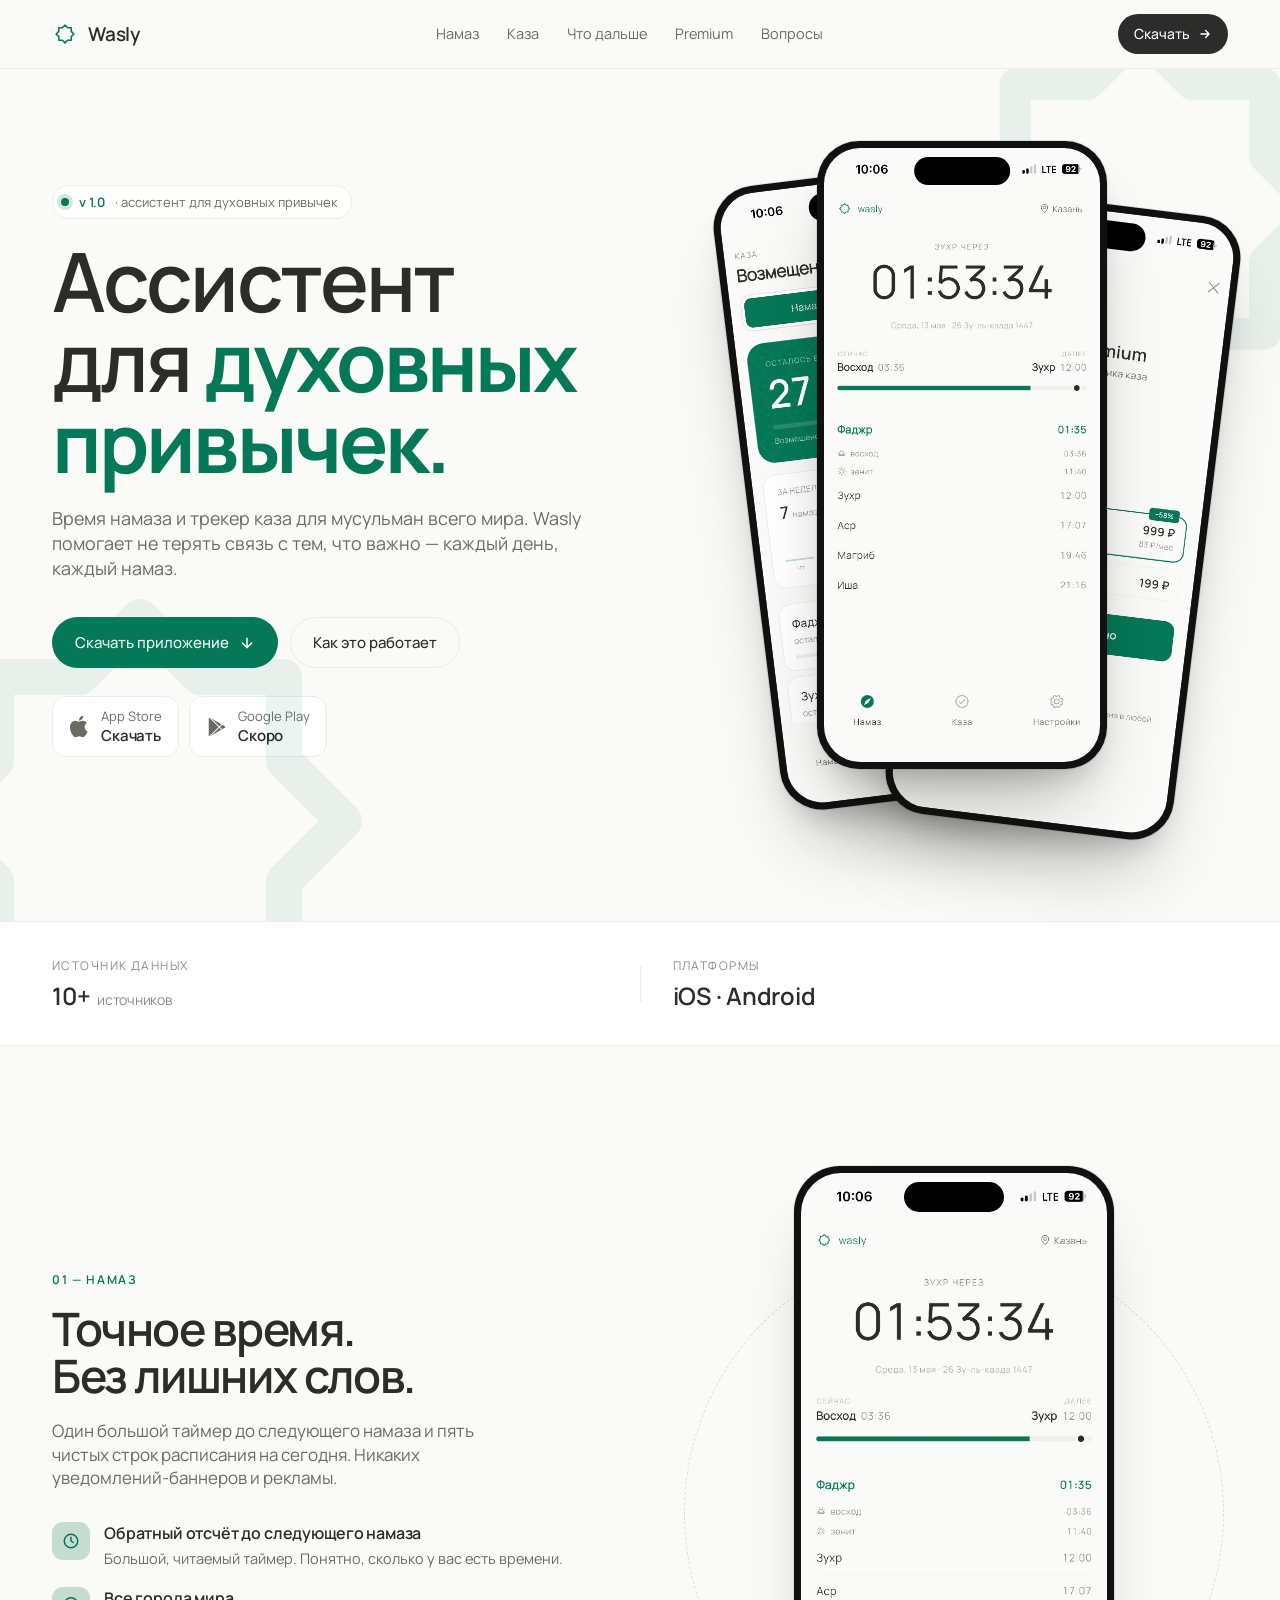
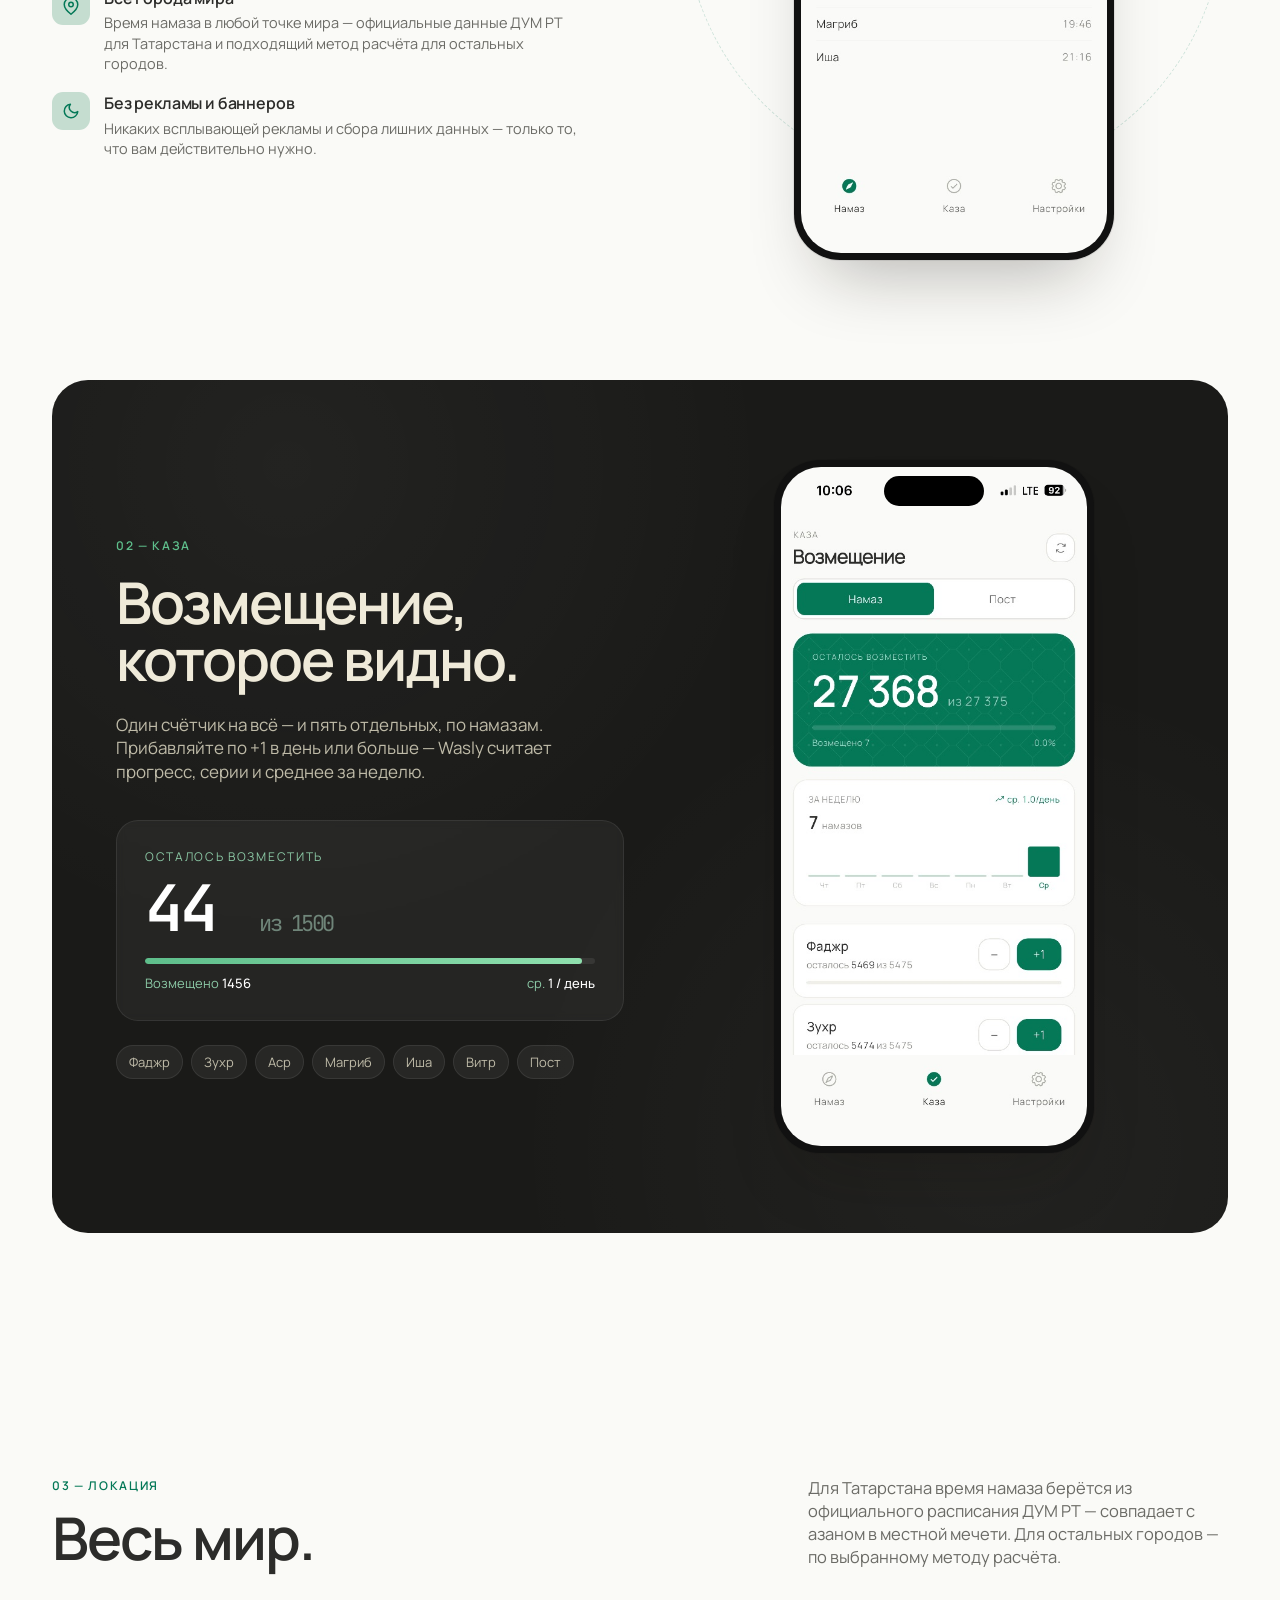
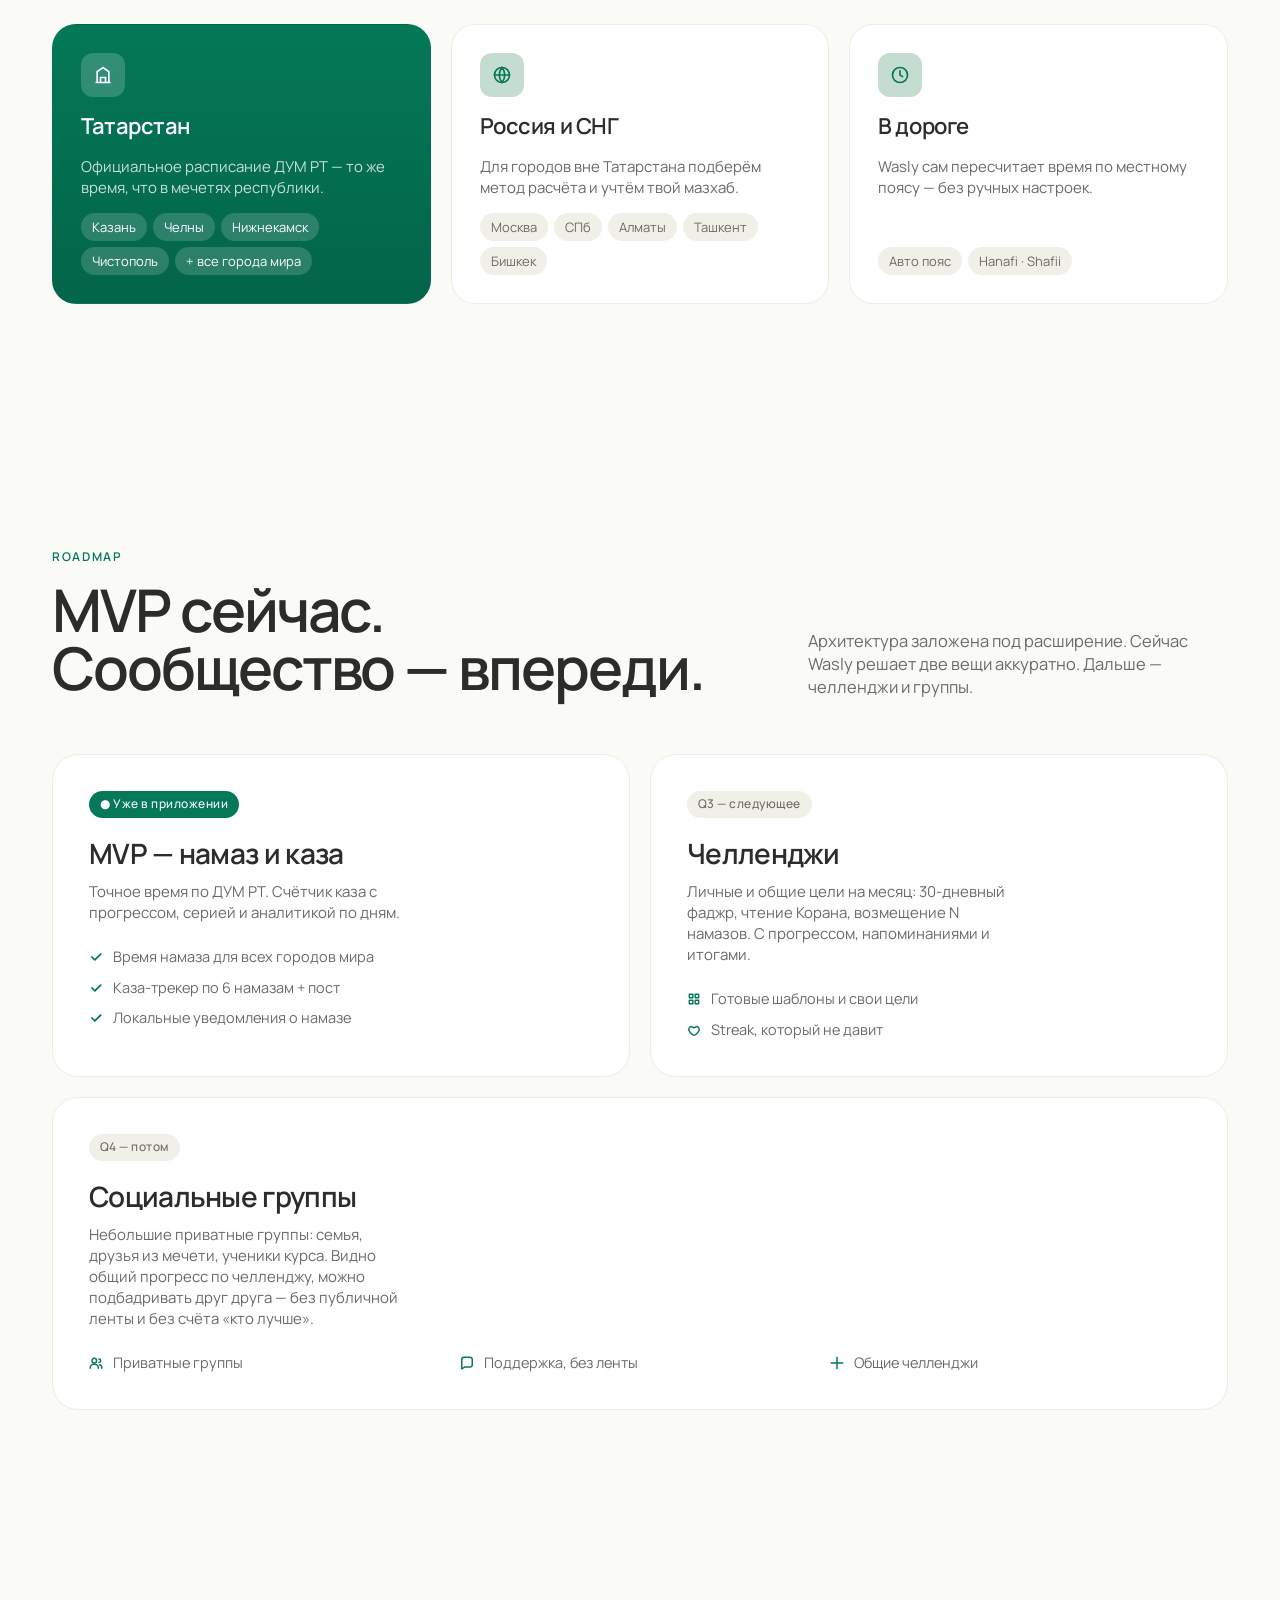
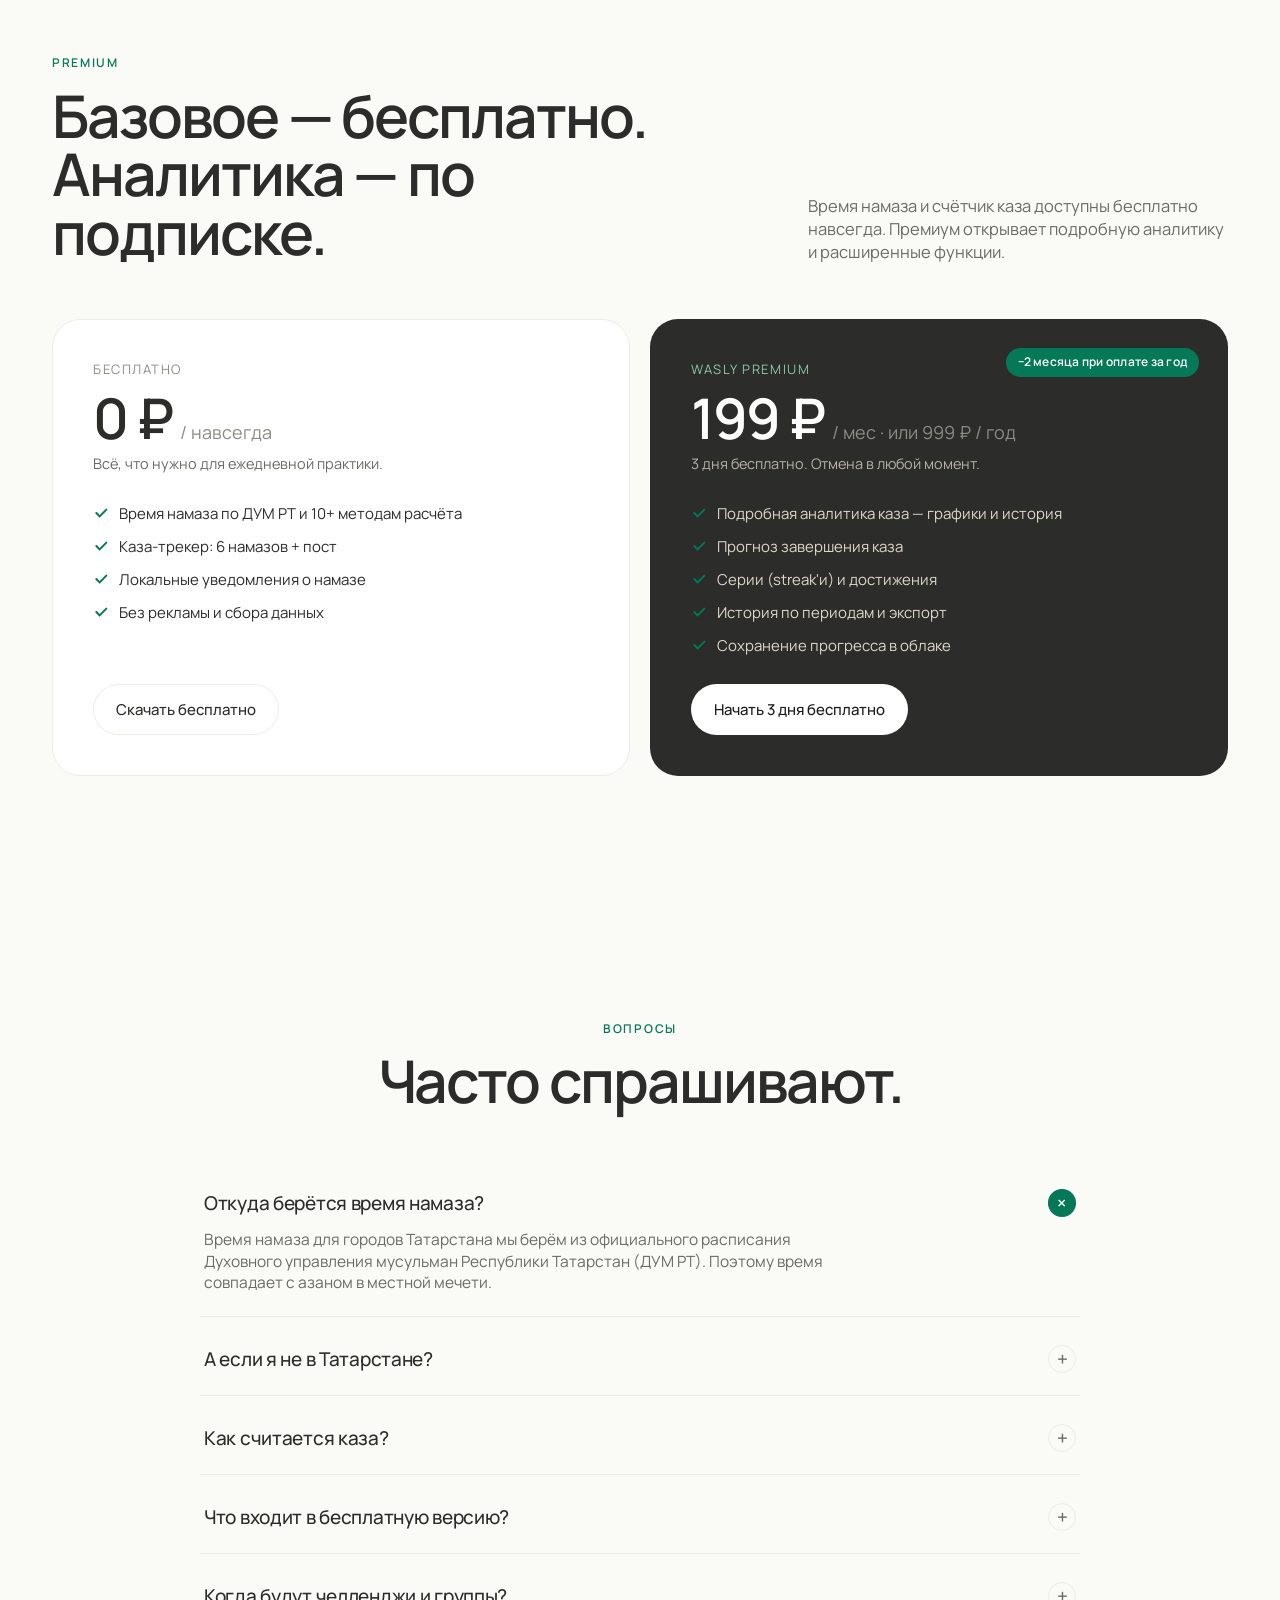
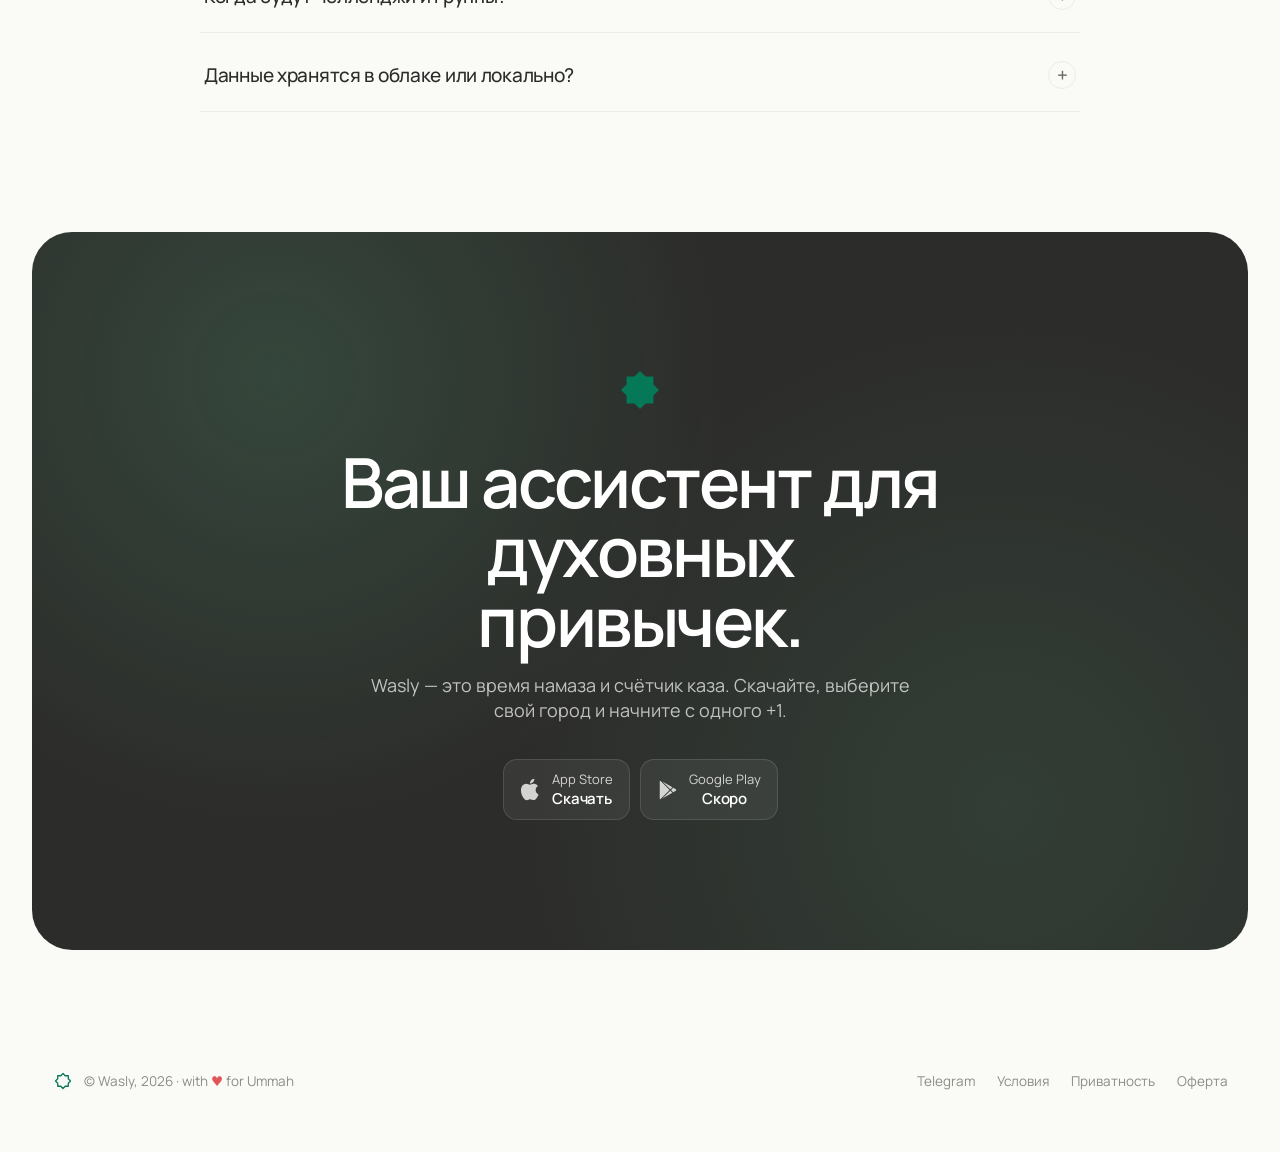
==== commit c724e9e9: "Add favicon, fix mobile layout, consolidate to index.html - Add favicon (svg/png + apple-touch-icon)" ====
--- a/index.html
+++ b/index.html
@@ -4,6 +4,11 @@
 <meta charset="utf-8" />
 <meta name="viewport" content="width=device-width, initial-scale=1" />
 <title>Wasly — намаз и каза в одном приложении</title>
+<link rel="icon" href="assets/favicon/favicon.svg" type="image/svg+xml">
+<link rel="icon" href="assets/favicon/favicon-32.png" sizes="32x32" type="image/png">
+<link rel="icon" href="assets/favicon/favicon-16.png" sizes="16x16" type="image/png">
+<link rel="icon" href="assets/favicon/favicon-192.png" sizes="192x192" type="image/png">
+<link rel="apple-touch-icon" href="assets/favicon/apple-touch-icon-180.png">
 <link rel="preconnect" href="https://fonts.googleapis.com">
 <link rel="preconnect" href="https://fonts.gstatic.com" crossorigin>
 <link href="https://fonts.googleapis.com/css2?family=Manrope:wght@300;400;500;600;700;800&family=JetBrains+Mono:wght@400;500&family=Noto+Naskh+Arabic:wght@400;500;600&display=swap" rel="stylesheet">
@@ -77,8 +82,8 @@
     background: color-mix(in oklab, var(--paper) 80%, transparent);
     font-size: 13px; color: var(--ink-2);
   }
-  .eyebrow b { font-weight: 600; color: var(--green); }
-  .eyebrow .dot { width: 8px; height: 8px; border-radius: 50%; background: var(--green); box-shadow: 0 0 0 4px color-mix(in oklab, var(--green) 18%, transparent); }
+  .eyebrow b { font-weight: 600; color: var(--green); white-space: nowrap; }
+  .eyebrow .dot { flex: none; width: 8px; height: 8px; border-radius: 50%; background: var(--green); box-shadow: 0 0 0 4px color-mix(in oklab, var(--green) 18%, transparent); }
   h1.display {
     font-size: clamp(44px, 6.4vw, 92px);
     line-height: .98; letter-spacing: -.035em; font-weight: 600;
@@ -128,7 +133,7 @@
   }
   .phone::before {
     content:""; position: absolute; top: 16px; left: 50%; transform: translateX(-50%);
-    width: 96px; height: 28px; background: #000; border-radius: 999px; z-index: 2;
+    width: 33%; aspect-ratio: 96 / 28; background: #000; border-radius: 999px; z-index: 2;
   }
   .phone img { width: 100%; height: 100%; object-fit: cover; border-radius: 36px; display: block; }
   .phone.p1 { left: 6%; top: 30px; transform: rotate(-7deg); z-index: 1; }
@@ -149,8 +154,8 @@
     border-bottom: 1px solid var(--hair);
   }
   .trust-inner {
-    display: grid; grid-template-columns: 1.4fr 1.2fr 1fr 1fr; gap: 28px;
-    padding: 36px 0;
+    display: grid; grid-template-columns: 1.4fr 1fr 1fr; gap: 28px;
+    padding-top: 36px; padding-bottom: 36px;
     align-items: center;
   }
   .trust-cell .label { font-size: 12px; letter-spacing: .12em; text-transform: uppercase; color: var(--muted); margin-bottom: 6px; }
@@ -192,7 +197,7 @@
   .feature-list .item p { margin: 0; font-size: 14.5px; color: var(--ink-2); }
 
   .phone-frame-static {
-    position: relative; width: 320px; aspect-ratio: 9/19.5;
+    position: relative; width: 100%; max-width: 320px; aspect-ratio: 9/19.5;
     border-radius: 46px; background: #111; padding: 7px;
     box-shadow: 0 40px 70px -30px rgba(20,18,10,.3), 0 0 0 1px rgba(0,0,0,.08);
   }
@@ -240,7 +245,7 @@
   .big-counter .num { font-size: 64px; line-height: 1; letter-spacing: -.04em; font-weight: 600; color: #fff; }
   .big-counter .num small { color: #6F8579; font-size: 22px; font-weight: 400; margin-left: 8px; }
   .bar { margin-top: 18px; height: 6px; background: rgba(255,255,255,.08); border-radius: 999px; overflow: hidden; }
-  .bar > i { display: block; height: 100%; width: 26%; background: linear-gradient(90deg, #5EBE8B, #8FE0AE); border-radius: 999px; }
+  .bar > i { display: block; height: 100%; width: 97%; background: linear-gradient(90deg, #5EBE8B, #8FE0AE); border-radius: 999px; }
   .bar-meta { display: flex; justify-content: space-between; margin-top: 10px; font-size: 13px; color: #8BC8A5; }
   .bar-meta b { color: #fff; font-weight: 500; }
   .kaza-tags { display: flex; flex-wrap: wrap; gap: 8px; margin-top: 24px; }
@@ -300,7 +305,7 @@
   }
   .price .tier { font-size: 13px; letter-spacing: .12em; text-transform: uppercase; color: var(--muted); }
   .price .amt { font-size: 56px; letter-spacing: -.035em; font-weight: 600; line-height: 1; margin: 12px 0 2px; }
-  .price .amt small { font-size: 18px; color: var(--muted); font-weight: 400; }
+  .price .amt small { font-size: 18px; color: var(--muted); font-weight: 400; letter-spacing: 0; margin-left: 4px; }
   .price .sub { color: var(--ink-2); margin: 6px 0 28px; font-size: 14.5px; }
   .price ul { list-style: none; padding: 0; margin: 0 0 28px; display: grid; gap: 12px; }
   .price li { display: flex; align-items: center; gap: 10px; font-size: 15px; }
@@ -371,15 +376,28 @@
     .feature-namaz { grid-template-columns: 1fr; gap: 48px; }
     .feature-kaza { padding: 56px 32px; border-radius: 28px; }
     .kaza-inner { grid-template-columns: 1fr; gap: 48px; }
+    .feature-phone-wrap .deco-ring { width: 380px; height: 380px; max-width: 90vw; max-height: 90vw; }
     .loc-grid, .roadmap-grid, .pricing-grid { grid-template-columns: 1fr; }
+    .roadmap-grid .road-card { grid-column: auto !important; }
+    .roadmap-grid .road-card ul { grid-template-columns: 1fr !important; }
     .section-head { flex-direction: column; align-items: flex-start; gap: 16px; }
     .bigcta { margin: 0 16px 60px; padding: 80px 24px; }
     .wrap { padding: 0 20px; }
     section { padding: 80px 0; }
   }
   @media (max-width: 540px) {
+    .eyebrow { display: none; }
     .phones { height: 460px; transform: scale(.85); transform-origin: top center; }
     .phone { width: 200px; }
+    .feature-kaza { padding: 40px 20px; border-radius: 24px; }
+    .feature-phone-wrap .deco-ring { width: 280px; height: 280px; }
+    .big-counter { padding: 22px; }
+    .big-counter .num { font-size: 44px; }
+    .big-counter .num small { font-size: 18px; }
+    .price.featured .badge { position: static; align-self: flex-start; margin-bottom: 14px; }
+    .price .btn { align-self: stretch; justify-content: center; white-space: nowrap; }
+    .foot-inner { flex-direction: column; align-items: flex-start; gap: 18px; }
+    .foot-links { flex-wrap: wrap; gap: 14px 22px; }
   }
 </style>
 </head>
@@ -430,7 +448,7 @@
         Ассистент<br/>для <em>духовных<br/>привычек.</em>
       </h1>
       <p class="hero-lede">
-        Время намаза и трекер каза для мусульман России и СНГ. Точные данные ДУМ РТ для Татарстана. Wasly помогает не терять связь с тем, что важно — каждый день, каждый намаз.
+        Время намаза и трекер каза для мусульман всего мира. Wasly помогает не терять связь с тем, что важно — каждый день, каждый намаз.
       </p>
       <div class="cta-row">
         <a class="btn btn-primary" href="#download">
@@ -445,13 +463,13 @@
           <div>App Store<strong>Скачать</strong></div>
         </a>
         <a class="store" href="#download">
-          <svg viewBox="0 0 24 24" fill="currentColor"><path d="M3.6 2.3C3.2 2.6 3 3.1 3 3.8v16.4c0 .7.2 1.2.6 1.5l9-9.2L3.6 2.3zm10.7 9.7l2.8-2.8L5.8 2.5l8.5 9.5zm-8.5 9.5l11.3-6.7-2.8-2.8-8.5 9.5zm14.7-7.7l-2.4-1.4-3 3 3 3 2.4-1.4c.6-.4.6-1.4 0-1.8z"/></svg>
+          <svg viewBox="0 0 24 24" fill="currentColor"><path d="M3.609 1.814L13.792 12 3.609 22.186a.996.996 0 01-.61-.92V2.734a1 1 0 01.61-.92zm10.89 10.893l2.302 2.302-10.937 6.333 8.635-8.635zm3.199-3.198l2.807 1.626a1 1 0 010 1.73l-2.808 1.626L15.305 12l2.393-2.491zM5.864 2.658L16.802 8.99l-2.303 2.303-8.635-8.635z"/></svg>
           <div>Google Play<strong>Скоро</strong></div>
         </a>
       </div>
     </div>
 
-    <div class="phones">
+    <div class="phones" style="margin: 0px 20px">
       <div class="phone p1"><img src="[data-uri]" alt="Экран каза"/></div>
       <div class="phone p2"><img src="[data-uri]" alt="Экран намаза"/></div>
       <div class="phone p3"><img src="[data-uri]" alt="Экран premium"/></div>
@@ -460,26 +478,69 @@
 </header>
 
 <!-- =================== TRUST =================== -->
-<section class="trust" style="padding: 0;">
-  <div class="wrap trust-inner">
-    <div class="trust-cell">
-      <div class="label">Источник данных</div>
-      <div class="value" style="font-size: 18px; line-height: 1.2;">ДУМ&nbsp;Республики Татарстан</div>
-    </div>
-    <div class="trust-cell">
-      <div class="label">Методы расчёта</div>
-      <div class="value">10+ <small>Hanafi · Shafii · ISNA · MWL</small></div>
-    </div>
-    <div class="trust-cell">
-      <div class="label">Точность времени</div>
-      <div class="value">±0 мин</div>
-    </div>
-    <div class="trust-cell">
-      <div class="label">Платформы</div>
-      <div class="value">iOS <small>· Android</small></div>
+<section class="trust-v2">
+  <div class="wrap">
+    <div class="trust-grid">
+      <div class="trust-item">
+        <div class="trust-label">Источник данных</div>
+        <div class="trust-value">10+ <span class="trust-sub">источников</span></div>
+      </div>
+      <div class="trust-divider"></div>
+      <div class="trust-item">
+        <div class="trust-label">Платформы</div>
+        <div class="trust-value">iOS · Android</div>
+      </div>
     </div>
   </div>
 </section>
+
+<style>
+  .trust-v2 {
+    background: var(--paper);
+    border-top: 1px solid var(--hair);
+    border-bottom: 1px solid var(--hair);
+    padding: 0;
+  }
+  .trust-v2 .trust-grid {
+    display: grid;
+    grid-template-columns: 1fr auto 1fr;
+    align-items: center;
+    gap: 32px;
+    padding: 36px 0;
+  }
+  .trust-v2 .trust-item { min-width: 0; }
+  .trust-v2 .trust-label {
+    font-size: 12px;
+    letter-spacing: .12em;
+    text-transform: uppercase;
+    color: var(--muted);
+    margin-bottom: 8px;
+  }
+  .trust-v2 .trust-value {
+    font-size: 24px;
+    font-weight: 600;
+    letter-spacing: -.01em;
+    line-height: 1.1;
+  }
+  .trust-v2 .trust-sub {
+    color: var(--muted);
+    font-weight: 400;
+    font-size: 14px;
+    margin-left: 2px;
+  }
+  .trust-v2 .trust-divider {
+    width: 1px;
+    height: 36px;
+    background: var(--hair);
+  }
+  @media (max-width: 860px) {
+    .trust-v2 .trust-grid {
+      grid-template-columns: 1fr 1fr;
+      gap: 24px 32px;
+    }
+    .trust-v2 .trust-divider { display: none; }
+  }
+</style>
 
 <!-- =================== NAMAZ =================== -->
 <section id="namaz">
@@ -496,15 +557,11 @@
           </div>
           <div class="item">
             <div class="ic"><svg viewBox="0 0 24 24" fill="none" stroke="currentColor" stroke-width="2" stroke-linecap="round" stroke-linejoin="round"><path d="M21 10c0 6-9 13-9 13s-9-7-9-13a9 9 0 1118 0z"/><circle cx="12" cy="10" r="3"/></svg></div>
-            <div><h4>44 города — Татарстан и СНГ</h4><p>Официальные данные ДУМ РТ для Татарстана. Подходящий метод расчёта для других регионов.</p></div>
-          </div>
-          <div class="item">
-            <div class="ic"><svg viewBox="0 0 24 24" fill="none" stroke="currentColor" stroke-width="2" stroke-linecap="round" stroke-linejoin="round"><path d="M12 2v3M12 19v3M4.2 4.2l2.1 2.1M17.7 17.7l2.1 2.1M2 12h3M19 12h3M4.2 19.8l2.1-2.1M17.7 6.3l2.1-2.1"/><circle cx="12" cy="12" r="5"/><path d="M12 9l1.5 3-1.5 3-1.5-3z" fill="currentColor" stroke="none"/></svg></div>
-            <div><h4>Кибла-компас и виджеты</h4><p>Направление на Каабу, локальные уведомления и виджеты на экране блокировки.</p></div>
+            <div><h4>Все города мира</h4><p>Время намаза в любой точке мира — официальные данные ДУМ РТ для Татарстана и подходящий метод расчёта для остальных городов.</p></div>
           </div>
           <div class="item">
             <div class="ic"><svg viewBox="0 0 24 24" fill="none" stroke="currentColor" stroke-width="2" stroke-linecap="round" stroke-linejoin="round"><path d="M21 12.79A9 9 0 1111.21 3 7 7 0 0021 12.79z"/></svg></div>
-            <div><h4>Без рекламы и тёмная тема</h4><p>Никаких баннеров и сбора лишних данных. Тёмная тема включается автоматически ночью.</p></div>
+            <div><h4>Без рекламы и баннеров</h4><p>Никаких всплывающей рекламы и сбора лишних данных — только то, что вам действительно нужно.</p></div>
           </div>
         </div>
       </div>
@@ -523,18 +580,18 @@
       <div class="kaza-inner">
         <div class="copy">
           <span class="kicker">02 — Каза</span>
-          <h3>Возмещение,<br/>которое наконец видно.</h3>
+          <h3>Возмещение,<br/>которое видно.</h3>
           <p>Один счётчик на всё — и пять отдельных, по намазам. Прибавляйте по +1 в день или больше — Wasly считает прогресс, серии и среднее за неделю.</p>
 
           <div class="big-counter">
             <div class="label">Осталось возместить</div>
-            <div class="num mono">27 368 <small>из 27 375</small></div>
+            <div class="num mono">44 <small>из 1500</small></div>
             <div class="bar"><i></i></div>
-            <div class="bar-meta"><span>Возмещено <b>7</b></span><span>ср. <b>1.0 / день</b></span></div>
+            <div class="bar-meta"><span>Возмещено <b>1456</b></span><span>ср. <b>1 / день</b></span></div>
           </div>
 
           <div class="kaza-tags">
-            <span>Фаджр</span><span>Зухр</span><span>Аср</span><span>Магриб</span><span>Иша</span><span>+ пост</span>
+            <span>Фаджр</span><span>Зухр</span><span>Аср</span><span>Магриб</span><span>Иша</span><span>Витр</span><span>Пост</span>
           </div>
         </div>
 
@@ -552,7 +609,7 @@
     <div class="section-head">
       <div>
         <span class="kicker">03 — Локация</span>
-        <h2>Россия и СНГ.<br/>Точно в Татарстане.</h2>
+        <h2>Весь мир.</h2>
       </div>
       <p>Для Татарстана время намаза берётся из официального расписания ДУМ РТ — совпадает с азаном в местной мечети. Для остальных городов — по выбранному методу расчёта.</p>
     </div>
@@ -563,7 +620,7 @@
         <h4>Татарстан</h4>
         <p>Официальное расписание ДУМ РТ — то же время, что в мечетях республики.</p>
         <div class="city-pills">
-          <span>Казань</span><span>Челны</span><span>Нижнекамск</span><span>Чистополь</span><span>+ ещё 40</span>
+          <span>Казань</span><span>Челны</span><span>Нижнекамск</span><span>Чистополь</span><span>+ все города мира</span>
         </div>
       </div>
       <div class="loc-card plain">
@@ -579,7 +636,7 @@
         <h4>В дороге</h4>
         <p>Wasly сам пересчитает время по местному поясу — без ручных настроек.</p>
         <div class="city-pills">
-          <span>Авто пояс</span><span>Кибла-компас</span><span>Hanafi · Shafii</span>
+          <span>Авто пояс</span><span>Hanafi · Shafii</span>
         </div>
       </div>
     </div>
@@ -603,9 +660,8 @@
         <h4>MVP — намаз и каза</h4>
         <p>Точное время по ДУМ РТ. Счётчик каза с прогрессом, серией и аналитикой по дням.</p>
         <ul>
-          <li><svg viewBox="0 0 24 24" fill="none" stroke="currentColor" stroke-width="3" stroke-linecap="round" stroke-linejoin="round"><path d="M5 12l5 5L20 7"/></svg> Время намаза для 44 городов</li>
-          <li><svg viewBox="0 0 24 24" fill="none" stroke="currentColor" stroke-width="3" stroke-linecap="round" stroke-linejoin="round"><path d="M5 12l5 5L20 7"/></svg> Каза-трекер по 5 намазам + пост</li>
-          <li><svg viewBox="0 0 24 24" fill="none" stroke="currentColor" stroke-width="3" stroke-linecap="round" stroke-linejoin="round"><path d="M5 12l5 5L20 7"/></svg> Кибла-компас, виджеты, тёмная тема</li>
+          <li><svg viewBox="0 0 24 24" fill="none" stroke="currentColor" stroke-width="3" stroke-linecap="round" stroke-linejoin="round"><path d="M5 12l5 5L20 7"/></svg> Время намаза для всех городов мира</li>
+          <li><svg viewBox="0 0 24 24" fill="none" stroke="currentColor" stroke-width="3" stroke-linecap="round" stroke-linejoin="round"><path d="M5 12l5 5L20 7"/></svg> Каза-трекер по 6 намазам + пост</li>
           <li><svg viewBox="0 0 24 24" fill="none" stroke="currentColor" stroke-width="3" stroke-linecap="round" stroke-linejoin="round"><path d="M5 12l5 5L20 7"/></svg> Локальные уведомления о намазе</li>
         </ul>
       </div>
@@ -648,12 +704,12 @@
     <div class="pricing-grid">
       <div class="price">
         <span class="tier">Бесплатно</span>
-        <div class="amt">0&nbsp;₽<small> / навсегда</small></div>
+        <div class="amt">0&nbsp;₽<small> / навсегда</small></div>
         <p class="sub">Всё, что нужно для ежедневной практики.</p>
         <ul>
-          <li><svg viewBox="0 0 24 24" fill="none" stroke="currentColor" stroke-width="3" stroke-linecap="round"><path d="M5 12l5 5L20 7"/></svg> Время намаза по ДУМ РТ и в СНГ</li>
-          <li><svg viewBox="0 0 24 24" fill="none" stroke="currentColor" stroke-width="3" stroke-linecap="round"><path d="M5 12l5 5L20 7"/></svg> Каза-трекер: 5 намазов + пост</li>
-          <li><svg viewBox="0 0 24 24" fill="none" stroke="currentColor" stroke-width="3" stroke-linecap="round"><path d="M5 12l5 5L20 7"/></svg> Кибла-компас, виджеты, тёмная тема</li>
+          <li><svg viewBox="0 0 24 24" fill="none" stroke="currentColor" stroke-width="3" stroke-linecap="round"><path d="M5 12l5 5L20 7"/></svg> Время намаза по ДУМ РТ и 10+ методам расчёта</li>
+          <li><svg viewBox="0 0 24 24" fill="none" stroke="currentColor" stroke-width="3" stroke-linecap="round"><path d="M5 12l5 5L20 7"/></svg> Каза-трекер: 6 намазов + пост</li>
+          <li><svg viewBox="0 0 24 24" fill="none" stroke="currentColor" stroke-width="3" stroke-linecap="round"><path d="M5 12l5 5L20 7"/></svg> Локальные уведомления о намазе</li>
           <li><svg viewBox="0 0 24 24" fill="none" stroke="currentColor" stroke-width="3" stroke-linecap="round"><path d="M5 12l5 5L20 7"/></svg> Без рекламы и сбора данных</li>
         </ul>
         <a class="btn btn-ghost" href="#download">Скачать бесплатно</a>
@@ -662,14 +718,14 @@
       <div class="price featured">
         <span class="badge">−2 месяца при оплате за год</span>
         <span class="tier">Wasly Premium</span>
-        <div class="amt">199&nbsp;₽<small> / мес · или 999&nbsp;₽ / год</small></div>
+        <div class="amt">199&nbsp;₽<small> / мес · или 999&nbsp;₽ / год</small></div>
         <p class="sub">3 дня бесплатно. Отмена в любой момент.</p>
         <ul>
           <li><svg viewBox="0 0 24 24" fill="none" stroke="currentColor" stroke-width="3" stroke-linecap="round"><path d="M5 12l5 5L20 7"/></svg> Подробная аналитика каза — графики и история</li>
           <li><svg viewBox="0 0 24 24" fill="none" stroke="currentColor" stroke-width="3" stroke-linecap="round"><path d="M5 12l5 5L20 7"/></svg> Прогноз завершения каза</li>
           <li><svg viewBox="0 0 24 24" fill="none" stroke="currentColor" stroke-width="3" stroke-linecap="round"><path d="M5 12l5 5L20 7"/></svg> Серии (streak'и) и достижения</li>
           <li><svg viewBox="0 0 24 24" fill="none" stroke="currentColor" stroke-width="3" stroke-linecap="round"><path d="M5 12l5 5L20 7"/></svg> История по периодам и экспорт</li>
-          <li><svg viewBox="0 0 24 24" fill="none" stroke="currentColor" stroke-width="3" stroke-linecap="round"><path d="M5 12l5 5L20 7"/></svg> Ранний доступ к челленджам</li>
+          <li><svg viewBox="0 0 24 24" fill="none" stroke="currentColor" stroke-width="3" stroke-linecap="round"><path d="M5 12l5 5L20 7"/></svg> Сохранение прогресса в облаке</li>
         </ul>
         <a class="btn btn-primary" href="#download" style="background: #fff; color: var(--green-deep);">Начать 3 дня бесплатно</a>
       </div>
@@ -693,7 +749,7 @@
       </details>
       <details>
         <summary>А если я не в Татарстане?<span class="plus">+</span></summary>
-        <p>Wasly работает по всей России и СНГ. Для городов вне Татарстана время рассчитывается по выбранному методу (Hanafi/Shafii, ISNA, MWL) и координатам.</p>
+        <p>Wasly работает по всему миру. Для городов вне Татарстана время рассчитывается по выбранному методу (Hanafi/Shafii, ISNA, MWL) и координатам.</p>
       </details>
       <details>
         <summary>Как считается каза?<span class="plus">+</span></summary>
@@ -701,7 +757,7 @@
       </details>
       <details>
         <summary>Что входит в бесплатную версию?<span class="plus">+</span></summary>
-        <p>Всё, что нужно ежедневно: время намаза по ДУМ РТ, каза-трекер, уведомления, виджеты и переключение городов. Бесплатно навсегда, без рекламы.</p>
+        <p>Всё, что нужно ежедневно: время намаза по ДУМ РТ, каза-трекер, уведомления и переключение городов. Бесплатно навсегда, без рекламы.</p>
       </details>
       <details>
         <summary>Когда будут челленджи и группы?<span class="plus">+</span></summary>
@@ -709,7 +765,7 @@
       </details>
       <details>
         <summary>Данные хранятся в облаке или локально?<span class="plus">+</span></summary>
-        <p>Прогресс каза хранится на вашем устройстве. Если включена синхронизация — резервная копия шифруется и попадает в iCloud / Google Drive вашего аккаунта. Никаких третьих лиц.</p>
+        <p>Данные хранятся в облаке для премиум-подписчиков. Если включена синхронизация — данные сохраняются на сервере. Без подписки прогресс хранится локально на вашем устройстве.</p>
       </details>
     </div>
   </div>
@@ -718,15 +774,15 @@
 <!-- =================== BIG CTA =================== -->
 <div id="download" class="bigcta">
   <svg class="star" viewBox="0 0 100 100"><use href="#star8-filled" /></svg>
-  <h2>Восемь намазов в день уже считаются.</h2>
-  <p>Wasly — это просто намаз вовремя и каза, которая наконец видна. Скачайте, выберите свой город и начните с одного +1.</p>
+  <h2>Ваш ассистент для духовных привычек.</h2>
+  <p>Wasly — это время намаза и счётчик каза. Скачайте, выберите свой город и начните с одного +1.</p>
   <div class="store-row">
     <a class="store" href="#">
       <svg viewBox="0 0 24 24" fill="currentColor"><path d="M17.05 12.04c-.03-2.96 2.42-4.38 2.53-4.46-1.38-2.02-3.53-2.3-4.3-2.33-1.83-.19-3.57 1.08-4.5 1.08-.94 0-2.36-1.05-3.88-1.02-2 .03-3.84 1.16-4.87 2.94-2.08 3.6-.53 8.93 1.5 11.85.99 1.43 2.17 3.03 3.71 2.97 1.49-.06 2.06-.96 3.86-.96 1.8 0 2.31.96 3.88.93 1.6-.03 2.62-1.45 3.6-2.89 1.13-1.66 1.6-3.27 1.62-3.35-.04-.02-3.11-1.19-3.15-4.76zM14.46 3.32c.82-.99 1.37-2.37 1.22-3.74-1.18.05-2.6.78-3.45 1.77-.76.87-1.42 2.27-1.24 3.61 1.31.1 2.65-.66 3.47-1.64z"/></svg>
       <div>App Store<strong>Скачать</strong></div>
     </a>
     <a class="store" href="#">
-      <svg viewBox="0 0 24 24" fill="currentColor"><path d="M3.6 2.3C3.2 2.6 3 3.1 3 3.8v16.4c0 .7.2 1.2.6 1.5l9-9.2L3.6 2.3z"/></svg>
+      <svg viewBox="0 0 24 24" fill="currentColor"><path d="M3.609 1.814L13.792 12 3.609 22.186a.996.996 0 01-.61-.92V2.734a1 1 0 01.61-.92zm10.89 10.893l2.302 2.302-10.937 6.333 8.635-8.635zm3.199-3.198l2.807 1.626a1 1 0 010 1.73l-2.808 1.626L15.305 12l2.393-2.491zM5.864 2.658L16.802 8.99l-2.303 2.303-8.635-8.635z"/></svg>
       <div>Google Play<strong>Скоро</strong></div>
     </a>
   </div>
@@ -736,7 +792,7 @@
   <div class="wrap foot-inner">
     <div style="display:flex; align-items:center; gap: 10px;">
       <svg width="22" height="22" viewBox="0 0 100 100" style="color: var(--green)"><use href="#star8" /></svg>
-      <span>© Wasly, 2026 · Сделано для мусульман России и СНГ</span>
+      <span>© Wasly, 2026 · with <span style="color: #E25555;">♥</span> for Ummah</span>
     </div>
     <div class="foot-links">
       <a href="https://t.me/waslyapp" target="_blank" rel="noopener">Telegram</a>
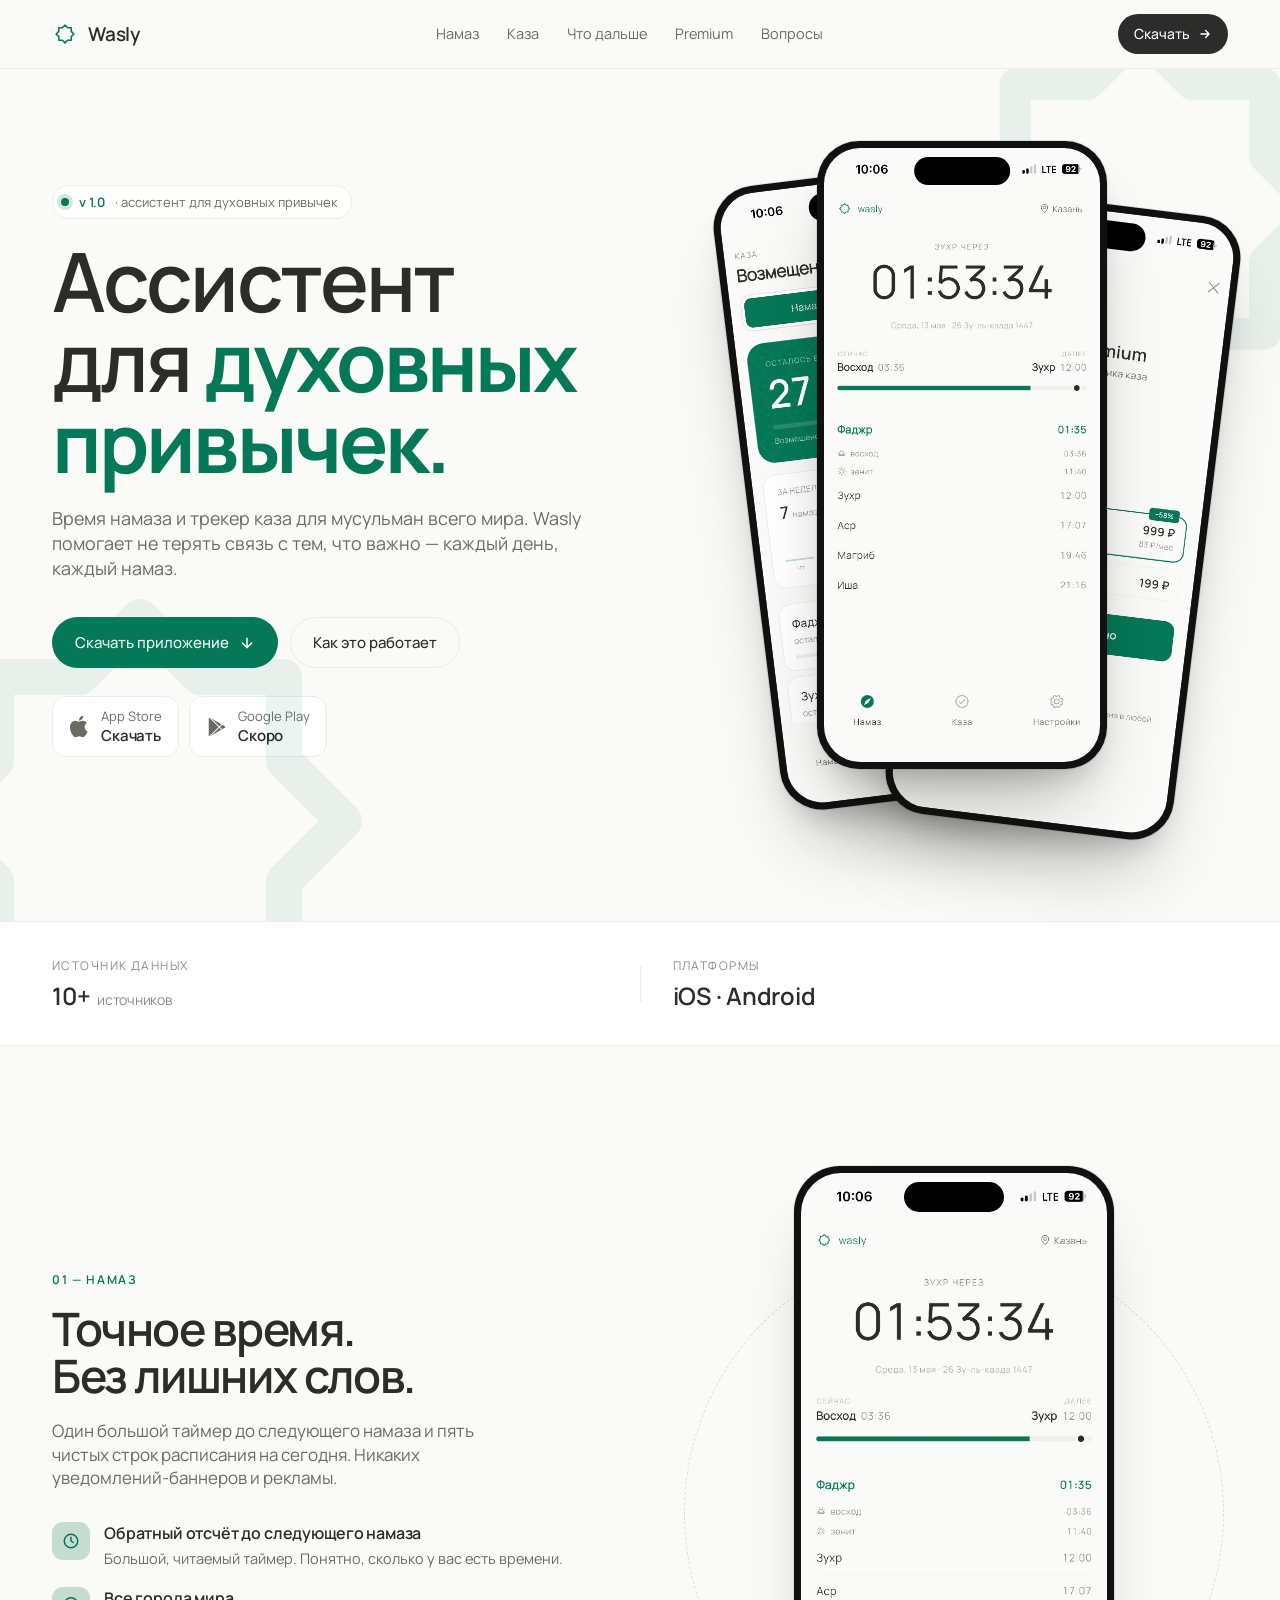
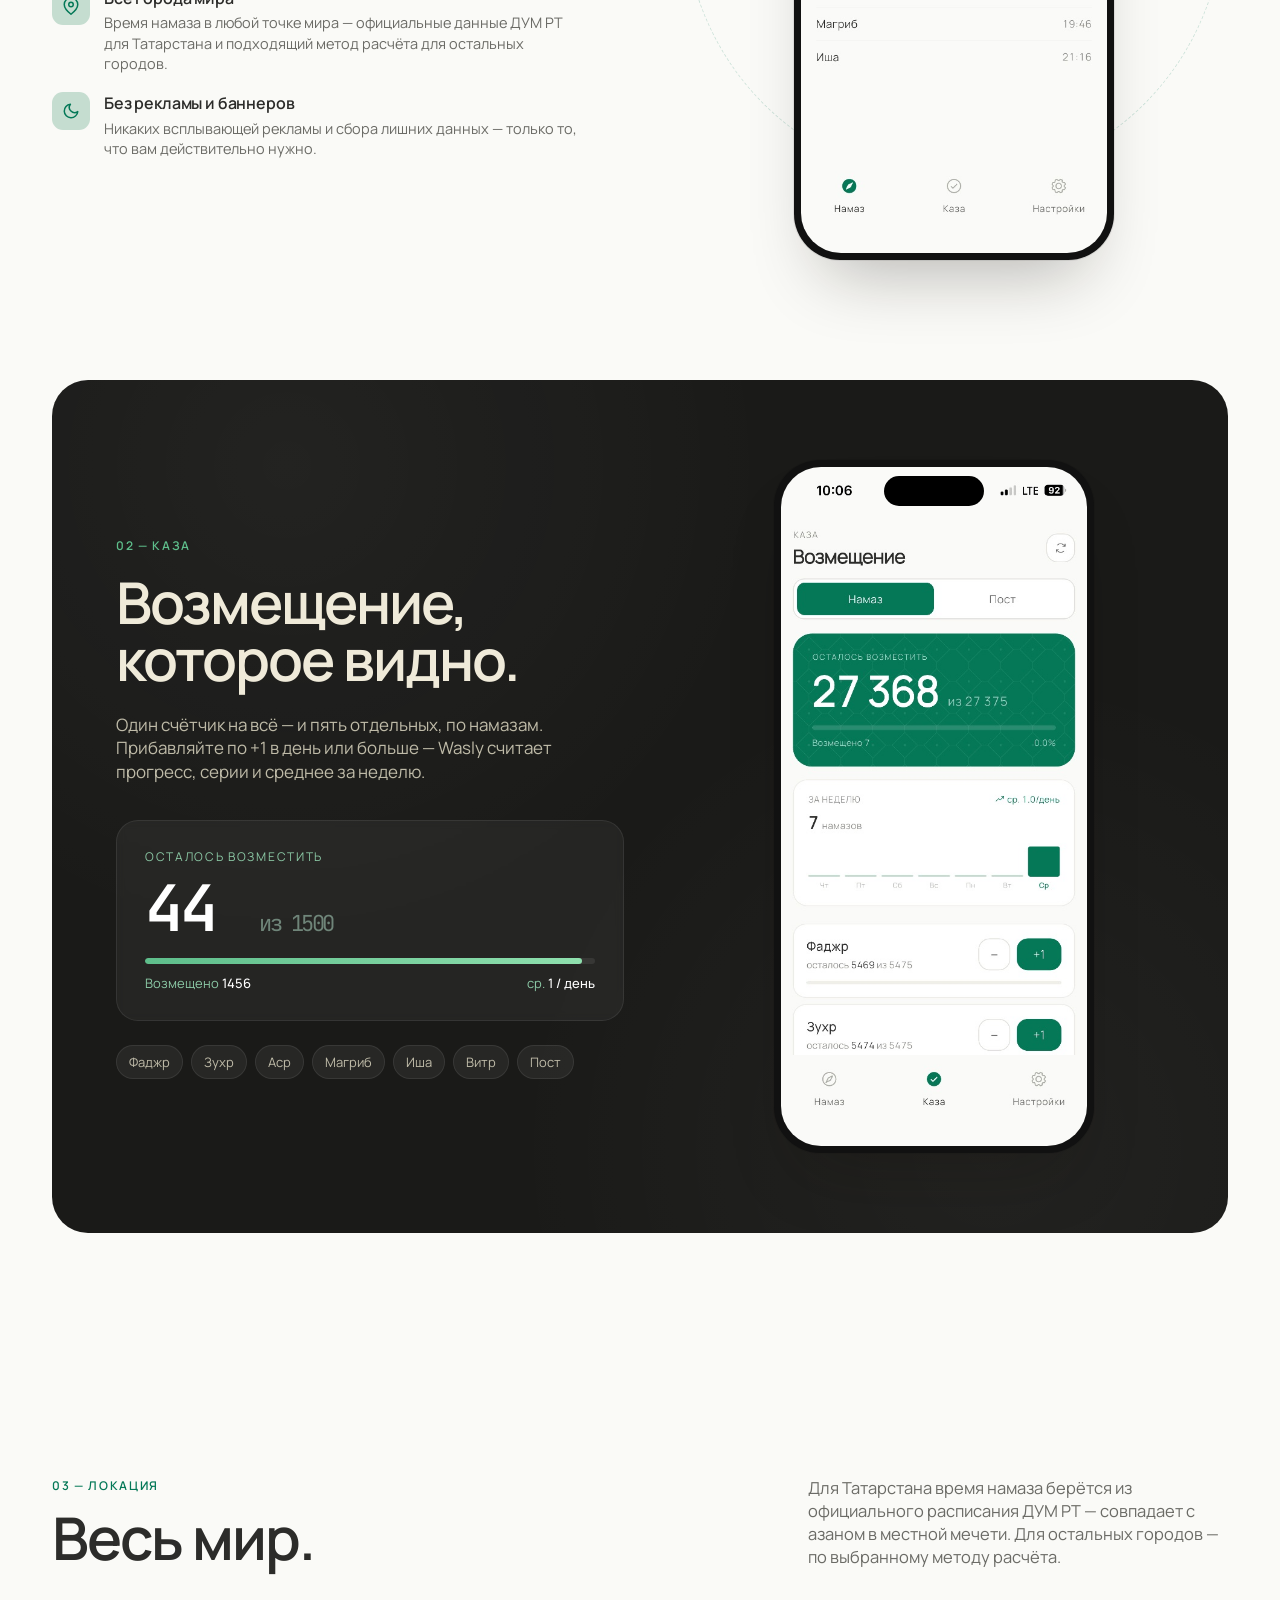
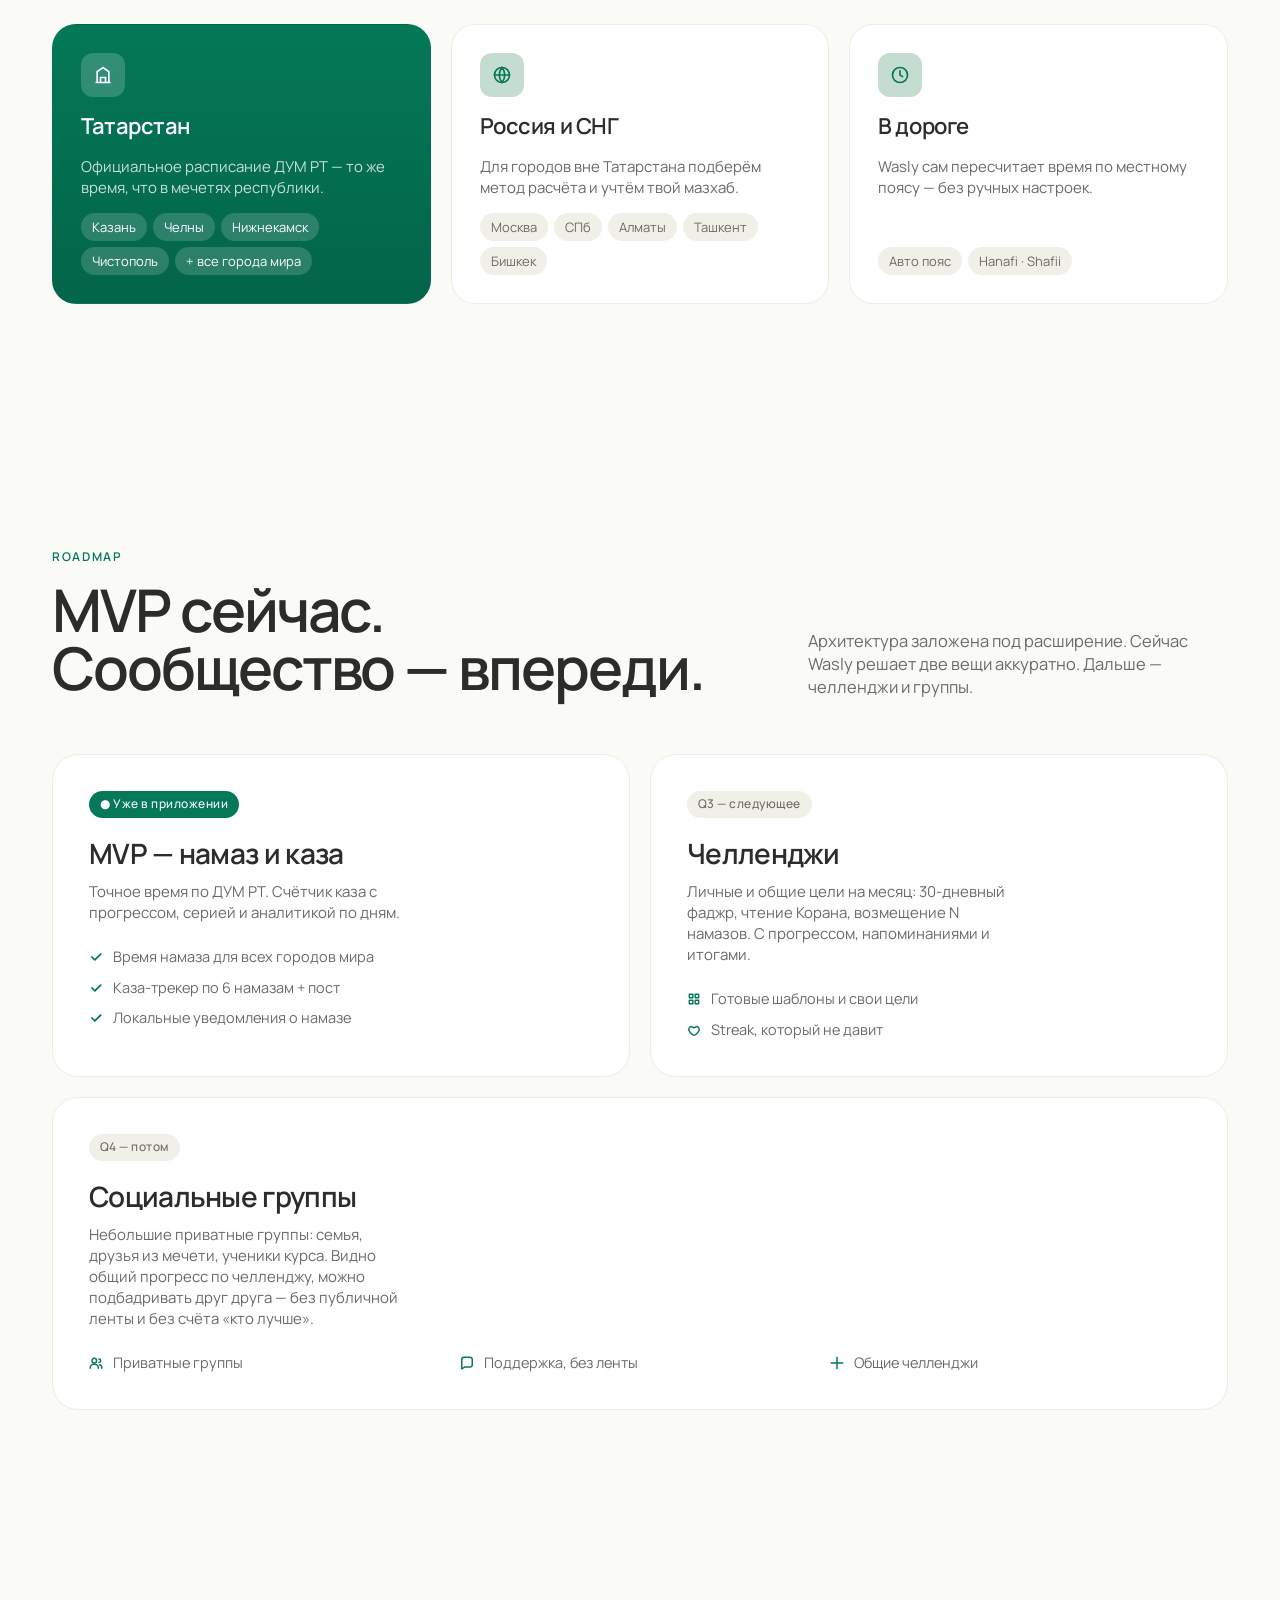
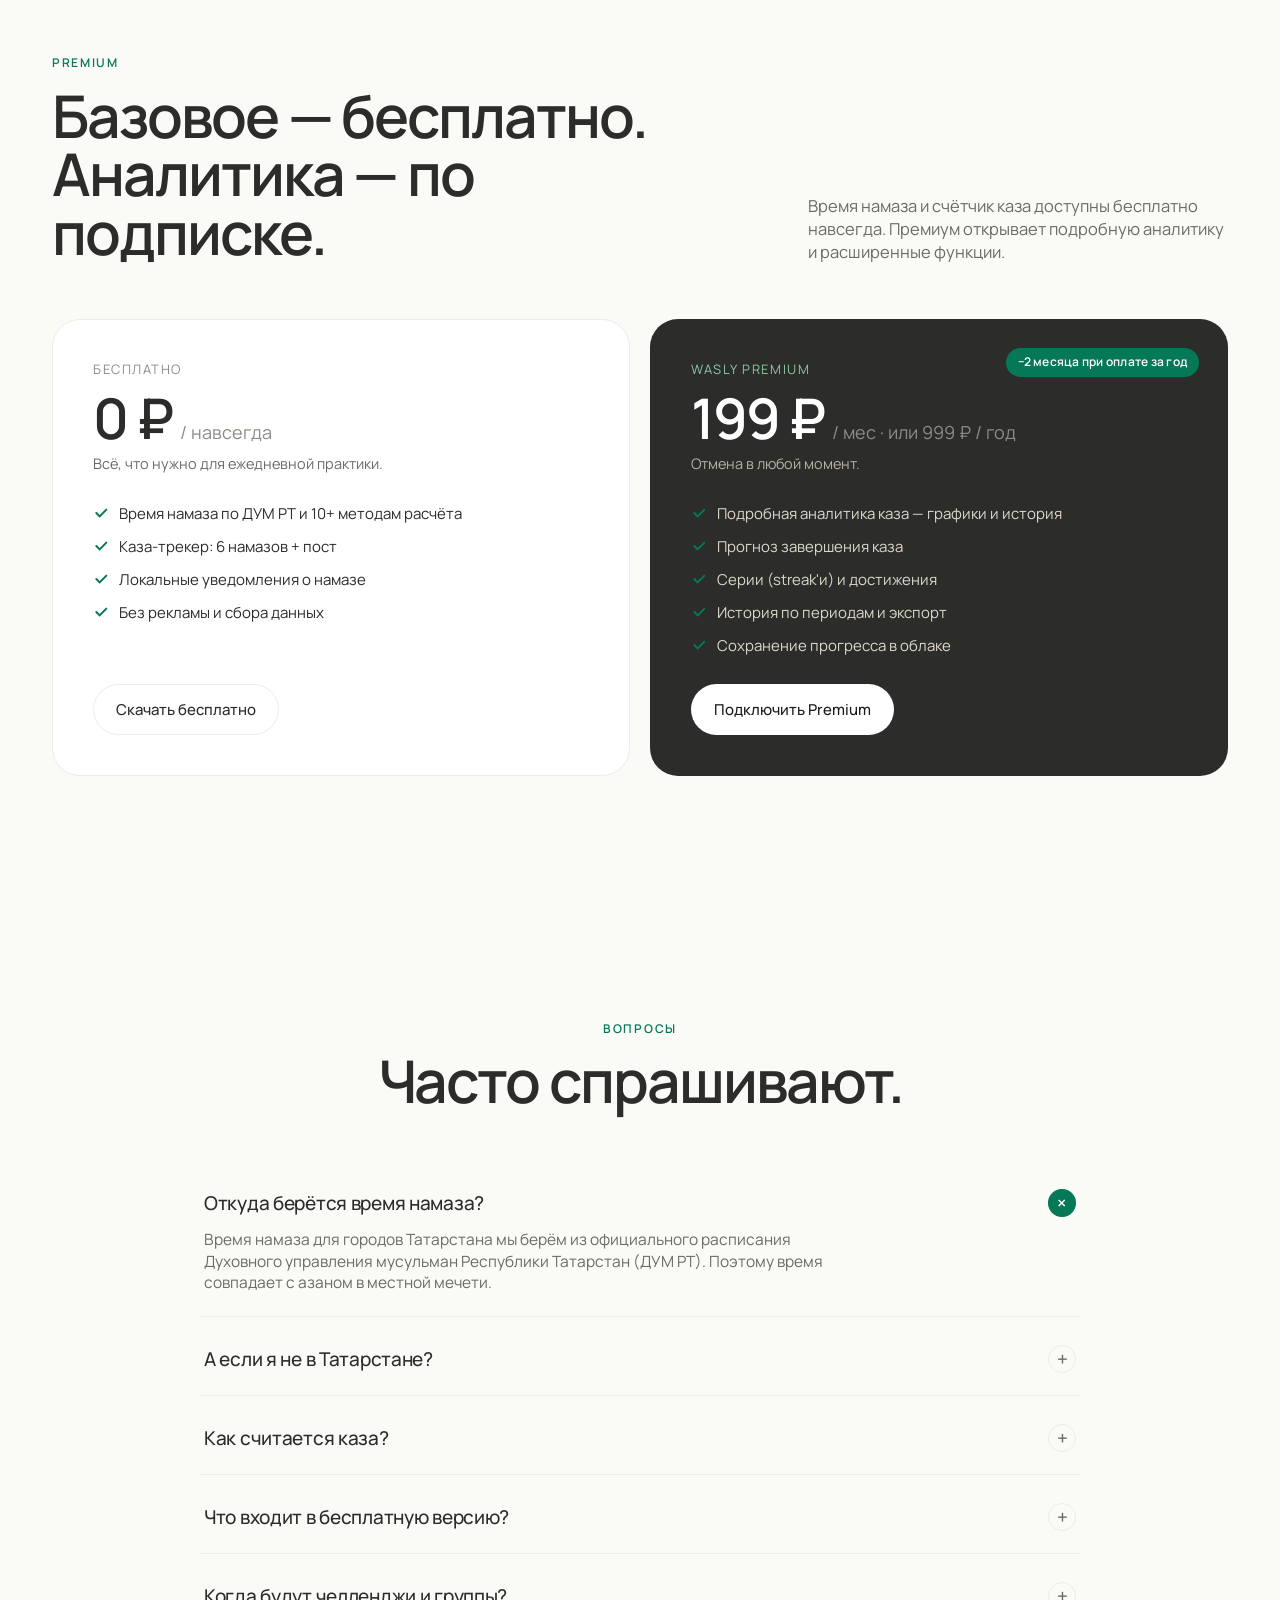
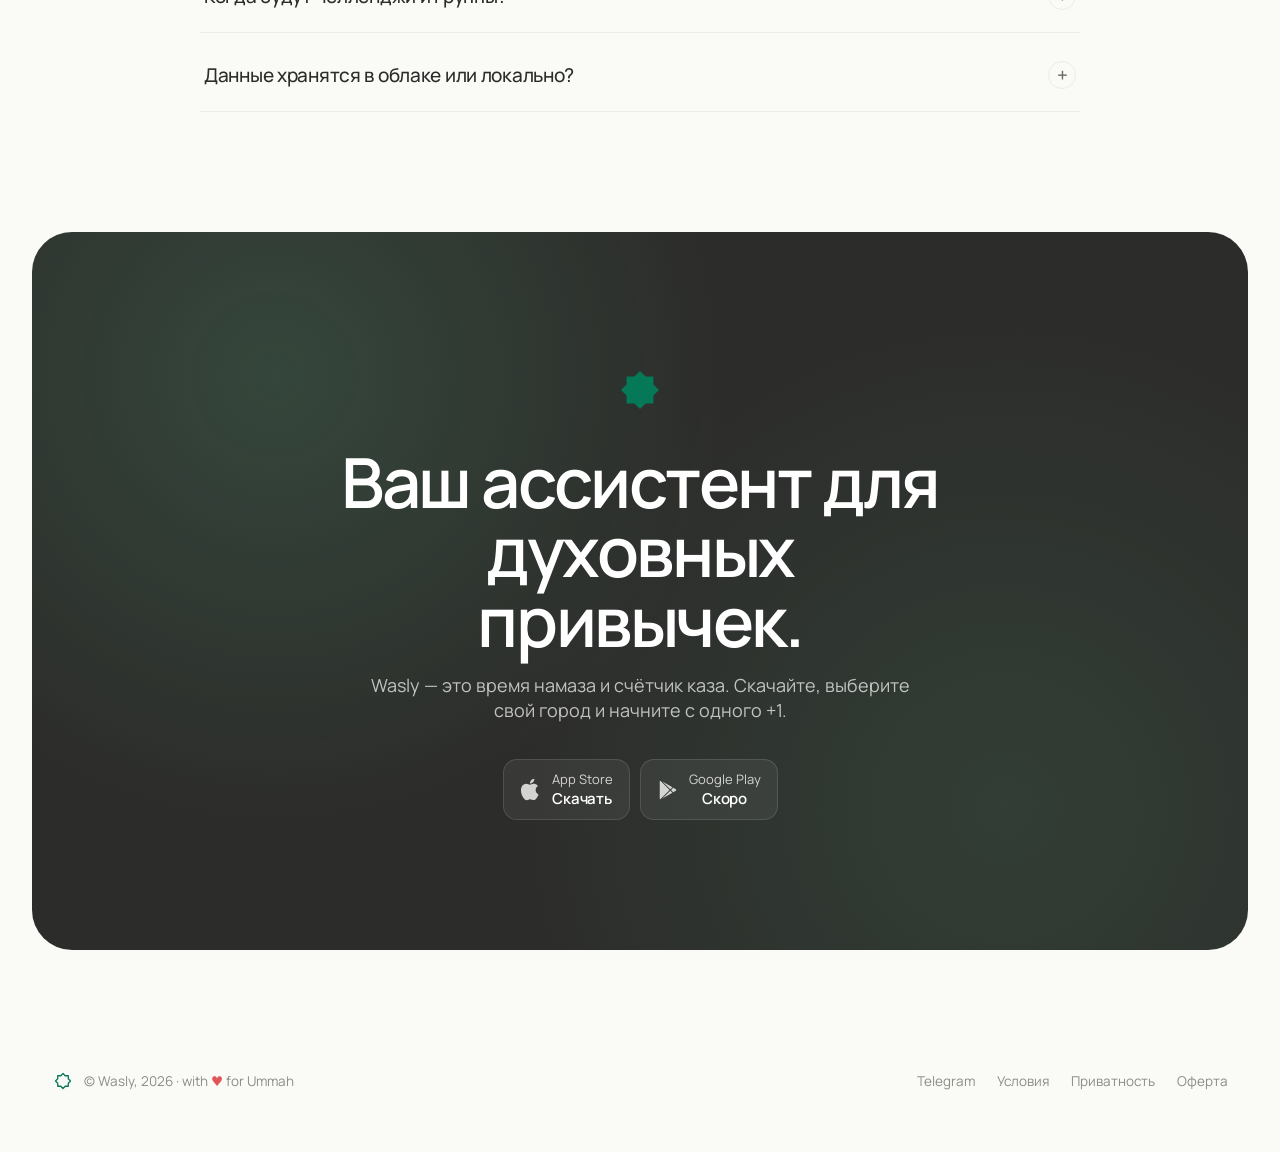
==== commit 7fddfbd4: "Remove free trial offer from pricing and offer document" ====
--- a/index.html
+++ b/index.html
@@ -719,7 +719,7 @@
         <span class="badge">−2 месяца при оплате за год</span>
         <span class="tier">Wasly Premium</span>
         <div class="amt">199&nbsp;₽<small> / мес · или 999&nbsp;₽ / год</small></div>
-        <p class="sub">3 дня бесплатно. Отмена в любой момент.</p>
+        <p class="sub">Отмена в любой момент.</p>
         <ul>
           <li><svg viewBox="0 0 24 24" fill="none" stroke="currentColor" stroke-width="3" stroke-linecap="round"><path d="M5 12l5 5L20 7"/></svg> Подробная аналитика каза — графики и история</li>
           <li><svg viewBox="0 0 24 24" fill="none" stroke="currentColor" stroke-width="3" stroke-linecap="round"><path d="M5 12l5 5L20 7"/></svg> Прогноз завершения каза</li>
@@ -727,7 +727,7 @@
           <li><svg viewBox="0 0 24 24" fill="none" stroke="currentColor" stroke-width="3" stroke-linecap="round"><path d="M5 12l5 5L20 7"/></svg> История по периодам и экспорт</li>
           <li><svg viewBox="0 0 24 24" fill="none" stroke="currentColor" stroke-width="3" stroke-linecap="round"><path d="M5 12l5 5L20 7"/></svg> Сохранение прогресса в облаке</li>
         </ul>
-        <a class="btn btn-primary" href="#download" style="background: #fff; color: var(--green-deep);">Начать 3 дня бесплатно</a>
+        <a class="btn btn-primary" href="#download" style="background: #fff; color: var(--green-deep);">Подключить Premium</a>
       </div>
     </div>
   </div>
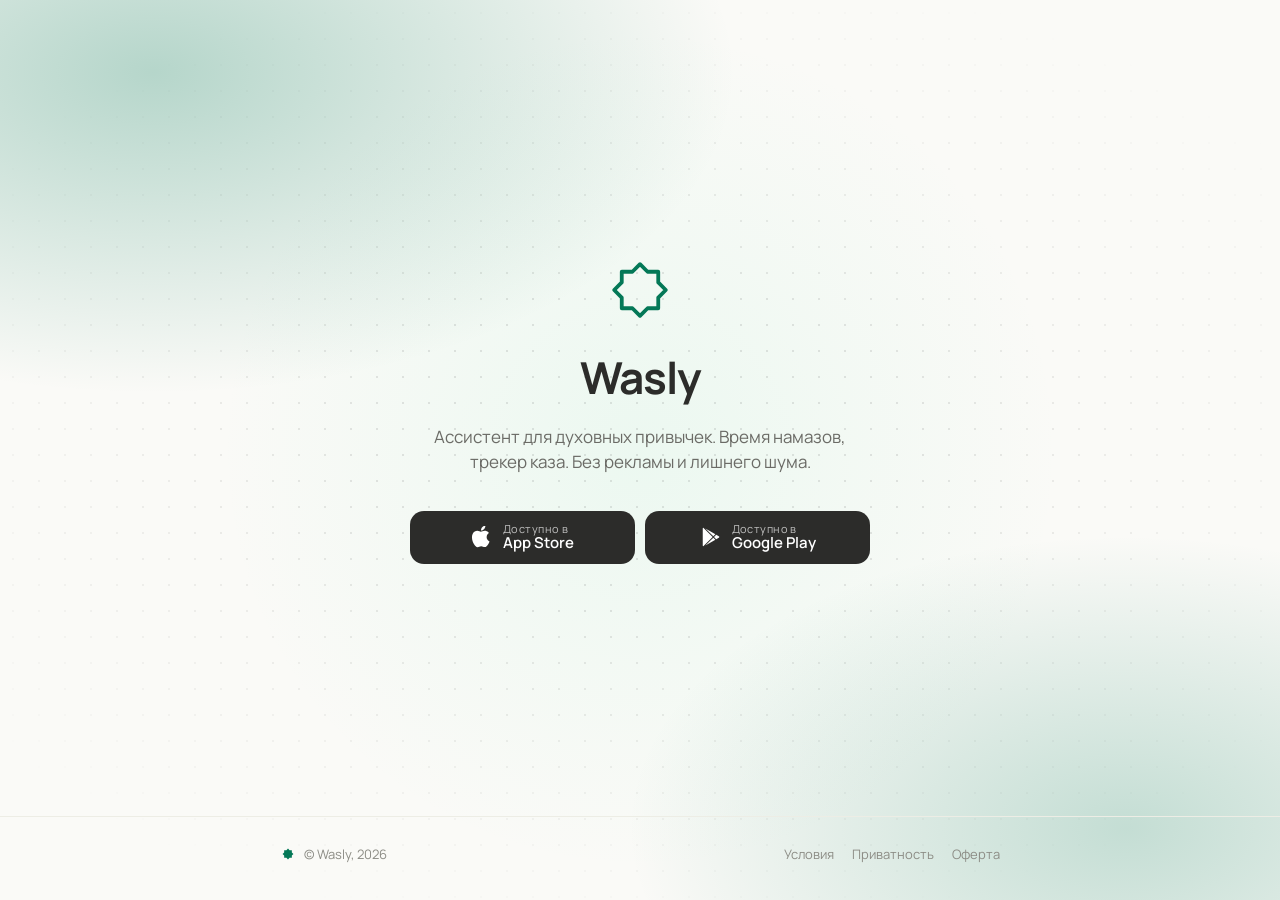
==== commit 73858b65: "Redesign landing as single-screen minimalist page" ====
--- a/index.html
+++ b/index.html
@@ -4,6 +4,7 @@
 <meta charset="utf-8" />
 <meta name="viewport" content="width=device-width, initial-scale=1" />
 <title>Wasly — намаз и каза в одном приложении</title>
+<meta name="description" content="Точное время намаза и трекер возмещения каза. Без рекламы и лишнего шума.">
 <link rel="icon" href="assets/favicon/favicon.svg" type="image/svg+xml">
 <link rel="icon" href="assets/favicon/favicon-32.png" sizes="32x32" type="image/png">
 <link rel="icon" href="assets/favicon/favicon-16.png" sizes="16x16" type="image/png">
@@ -11,791 +12,149 @@
 <link rel="apple-touch-icon" href="assets/favicon/apple-touch-icon-180.png">
 <link rel="preconnect" href="https://fonts.googleapis.com">
 <link rel="preconnect" href="https://fonts.gstatic.com" crossorigin>
-<link href="https://fonts.googleapis.com/css2?family=Manrope:wght@300;400;500;600;700;800&family=JetBrains+Mono:wght@400;500&family=Noto+Naskh+Arabic:wght@400;500;600&display=swap" rel="stylesheet">
+<link href="https://fonts.googleapis.com/css2?family=Manrope:wght@400;500;600;700;800&display=swap" rel="stylesheet">
 <style>
   :root {
-    /* Wasly design system — light */
-    --bg: #FAFAF7;            /* bgLight */
-    --bg-2: #F0F0E8;          /* trackLight */
-    --paper: #FFFFFF;         /* surfaceLight */
-    --ink: #2C2C2A;           /* textPrimary */
-    --ink-2: #6B6B66;         /* textSecondary */
-    --muted: #8C8C85;         /* textTertiary */
-    --hair: #EDEDE5;          /* borderLight */
-    --hair-2: #E0E0D8;        /* borderInputLight */
-    --green: #047857;         /* accent */
-    --green-2: #036549;       /* accent hover */
-    --green-soft: #C5DDD0;    /* accentSoft */
-    --green-highlight: #6EE7B7;
-    --green-deep: #1A1A18;    /* bgDark for dark sections */
-    --green-deeper: #24241F;  /* surfaceDark */
-    --radius-md: 14px;
-    --radius-lg: 16px;
-    --radius-xl: 24px;
+    --bg: #FAFAF7;
+    --paper: #FFFFFF;
+    --ink: #2C2C2A;
+    --ink-2: #6B6B66;
+    --muted: #8C8C85;
+    --hair: #EDEDE5;
+    --green: #047857;
+    --green-2: #036549;
+    --green-soft: #C5DDD0;
   }
   * { box-sizing: border-box; }
-  html, body { margin: 0; padding: 0; background: var(--bg); color: var(--ink); }
+  html, body { margin: 0; padding: 0; height: 100%; }
   body {
     font-family: 'Manrope', system-ui, -apple-system, sans-serif;
-    font-feature-settings: 'ss01' on, 'cv11' on;
+    background: var(--bg); color: var(--ink);
     -webkit-font-smoothing: antialiased;
     text-rendering: optimizeLegibility;
-    line-height: 1.4;
+    line-height: 1.5;
+    min-height: 100dvh;
+    display: flex; flex-direction: column;
     overflow-x: hidden;
+    position: relative;
+    background-image:
+      radial-gradient(ellipse 70% 55% at 12% 8%, rgba(4,120,87,.28), transparent 65%),
+      radial-gradient(ellipse 60% 50% at 88% 92%, rgba(4,120,87,.22), transparent 65%),
+      radial-gradient(circle 600px at 50% 50%, rgba(110,231,183,.10), transparent 70%);
   }
-  .wrap { max-width: 1240px; margin: 0 auto; padding: 0 32px; }
+  body::before {
+    content: "";
+    position: fixed; inset: 0; pointer-events: none; z-index: 0;
+    background-image:
+      radial-gradient(circle, rgba(44,44,42,.14) 1px, transparent 1.6px);
+    background-size: 26px 26px;
+    mask-image: radial-gradient(ellipse 80% 70% at center, #000 25%, transparent 80%);
+    -webkit-mask-image: radial-gradient(ellipse 80% 70% at center, #000 25%, transparent 80%);
+    opacity: .8;
+  }
+  main, footer { position: relative; z-index: 1; }
   a { color: inherit; text-decoration: none; }
-  .mono { font-family: 'JetBrains Mono', ui-monospace, monospace; letter-spacing: -.01em; font-feature-settings: 'tnum' on; }
 
-  /* ---------- Nav ---------- */
-  .nav {
-    position: sticky; top: 0; z-index: 50;
-    backdrop-filter: blur(14px) saturate(140%);
-    -webkit-backdrop-filter: blur(14px) saturate(140%);
-    background: color-mix(in oklab, var(--bg) 78%, transparent);
-    border-bottom: 1px solid color-mix(in oklab, var(--hair) 70%, transparent);
+  main {
+    flex: 1;
+    display: grid; place-items: center;
+    padding: 48px 24px;
   }
-  .nav-inner {
-    display: flex; align-items: center; justify-content: space-between;
-    height: 68px;
+  .hero {
+    width: 100%; max-width: 520px;
+    text-align: center;
   }
-  .brand { display: flex; align-items: center; gap: 10px; font-weight: 600; font-size: 19px; letter-spacing: -.01em; }
-  .brand-mark { width: 26px; height: 26px; color: var(--green); }
-  .nav-links { display: flex; gap: 28px; font-size: 14.5px; color: var(--ink-2); }
-  .nav-links a:hover { color: var(--green); }
-  .nav-cta {
-    display: inline-flex; align-items: center; gap: 8px;
-    background: var(--ink); color: #fff; padding: 10px 16px; border-radius: 999px;
-    font-size: 14px; font-weight: 500; transition: transform .2s ease, background .2s ease;
+  .logo {
+    width: 76px; height: 76px;
+    margin: 0 auto 16px;
+    color: var(--green);
+    display: grid; place-items: center;
   }
-  .nav-cta:hover { background: var(--green); transform: translateY(-1px); }
+  .logo svg { width: 100%; height: 100%; }
+  h1 {
+    font-size: clamp(34px, 6vw, 44px);
+    letter-spacing: -.03em; font-weight: 700;
+    margin: 0 0 14px;
+  }
+  .tag {
+    color: var(--ink-2);
+    font-size: 17px;
+    margin: 0 auto 36px;
+    max-width: 420px;
+  }
+  .stores {
+    display: flex; justify-content: center; gap: 10px;
+    flex-wrap: wrap;
+    max-width: 460px; margin: 0 auto;
+  }
+  .store {
+    flex: 1 1 200px;
+    display: inline-flex; align-items: center; justify-content: center; gap: 10px;
+    padding: 12px 18px; border-radius: 14px;
+    background: var(--ink); color: #fff;
+    font-size: 14px; line-height: 1.1;
+    transition: transform .2s ease, opacity .2s ease;
+  }
+  .store:hover { transform: translateY(-1px); }
+  .store.disabled { opacity: .45; pointer-events: none; }
+  .store svg { width: 22px; height: 22px; flex-shrink: 0; }
+  .store .lab { text-align: left; }
+  .store .lab span { display: block; font-size: 11px; opacity: .7; letter-spacing: .04em; }
+  .store .lab strong { display: block; font-size: 15px; font-weight: 600; }
 
-  /* ---------- Hero ---------- */
-  .hero { position: relative; padding: 72px 0 120px; overflow: hidden; }
-  .hero-grid {
-    display: grid; grid-template-columns: 1.05fr .95fr; gap: 56px; align-items: center;
+  footer {
+    padding: 28px 24px 36px;
+    border-top: 1px solid var(--hair);
+    color: var(--muted); font-size: 13px;
   }
-  .eyebrow {
-    display: inline-flex; align-items: center; gap: 10px;
-    padding: 7px 14px 7px 8px;
-    border: 1px solid var(--hair); border-radius: 999px;
-    background: color-mix(in oklab, var(--paper) 80%, transparent);
-    font-size: 13px; color: var(--ink-2);
+  .foot {
+    max-width: 720px; margin: 0 auto;
+    display: flex; justify-content: space-between; align-items: center;
+    gap: 16px; flex-wrap: wrap;
   }
-  .eyebrow b { font-weight: 600; color: var(--green); white-space: nowrap; }
-  .eyebrow .dot { flex: none; width: 8px; height: 8px; border-radius: 50%; background: var(--green); box-shadow: 0 0 0 4px color-mix(in oklab, var(--green) 18%, transparent); }
-  h1.display {
-    font-size: clamp(44px, 6.4vw, 92px);
-    line-height: .98; letter-spacing: -.035em; font-weight: 600;
-    margin: 22px 0 24px;
-  }
-  h1.display em { font-style: normal; color: var(--green); font-weight: 700; }
-  h1.display .crossed { position: relative; white-space: nowrap; }
-  .hero-lede {
-    font-size: clamp(17px, 1.4vw, 19px); color: var(--ink-2);
-    max-width: 540px; margin: 0 0 36px;
-  }
-  .cta-row { display: flex; flex-wrap: wrap; gap: 12px; align-items: center; }
-  .btn {
-    display: inline-flex; align-items: center; gap: 10px;
-    padding: 14px 22px; border-radius: 999px; font-weight: 500; font-size: 15px;
-    transition: transform .2s ease, background .2s ease, color .2s ease, border-color .2s ease;
-    border: 1px solid transparent;
-  }
-  .btn-primary { background: var(--green); color: #fff; }
-  .btn-primary:hover { background: var(--green-2); transform: translateY(-1px); }
-  .btn-ghost { color: var(--ink); border-color: var(--hair); background: transparent; }
-  .btn-ghost:hover { border-color: var(--ink); }
-  .store-row { display: flex; gap: 10px; margin-top: 28px; }
-  .store {
-    display: inline-flex; align-items: center; gap: 10px;
-    padding: 10px 16px; border-radius: 14px;
-    border: 1px solid var(--hair); background: var(--paper);
-    font-size: 13px; color: var(--ink-2);
-  }
-  .store strong { display: block; color: var(--ink); font-size: 15px; font-weight: 600; letter-spacing: -.01em; }
-  .store svg { width: 22px; height: 22px; }
-
-  /* phones cluster */
-  .phones {
-    position: relative; height: 660px;
-  }
-  .phone {
-    position: absolute;
-    width: 290px; aspect-ratio: 9/19.5;
-    border-radius: 42px;
-    background: #111;
-    padding: 7px;
-    box-shadow:
-      0 50px 80px -30px rgba(20,18,10,.35),
-      0 18px 28px -12px rgba(20,18,10,.18),
-      0 0 0 1px rgba(0,0,0,.08);
-  }
-  .phone::before {
-    content:""; position: absolute; top: 16px; left: 50%; transform: translateX(-50%);
-    width: 33%; aspect-ratio: 96 / 28; background: #000; border-radius: 999px; z-index: 2;
-  }
-  .phone img { width: 100%; height: 100%; object-fit: cover; border-radius: 36px; display: block; }
-  .phone.p1 { left: 6%; top: 30px; transform: rotate(-7deg); z-index: 1; }
-  .phone.p2 { left: 50%; top: 0; transform: translateX(-50%); z-index: 3; }
-  .phone.p3 { right: 0%; top: 60px; transform: rotate(7deg); z-index: 1; }
-
-  /* background ornament */
-  .ornament {
-    position: absolute; pointer-events: none; opacity: .07; color: var(--green);
-  }
-  .ornament.o1 { top: -120px; right: -120px; width: 520px; }
-  .ornament.o2 { bottom: -200px; left: -160px; width: 600px; }
-
-  /* ---------- Trust strip ---------- */
-  .trust {
-    background: var(--paper);
-    border-top: 1px solid var(--hair);
-    border-bottom: 1px solid var(--hair);
-  }
-  .trust-inner {
-    display: grid; grid-template-columns: 1.4fr 1fr 1fr; gap: 28px;
-    padding-top: 36px; padding-bottom: 36px;
-    align-items: center;
-  }
-  .trust-cell .label { font-size: 12px; letter-spacing: .12em; text-transform: uppercase; color: var(--muted); margin-bottom: 6px; }
-  .trust-cell .value { font-size: 24px; font-weight: 600; letter-spacing: -.01em; }
-  .trust-cell .value small { color: var(--muted); font-weight: 400; font-size: 14px; }
-  .trust-cell.brand-cell { display: flex; align-items: center; gap: 14px; }
-  .trust-cell.brand-cell .badge {
-    width: 52px; height: 52px; border-radius: 14px; background: var(--green-soft);
-    display: grid; place-items: center; color: var(--green);
-  }
-
-  /* ---------- Section primitives ---------- */
-  section { padding: 120px 0; position: relative; }
-  .section-head { display: flex; justify-content: space-between; align-items: flex-end; gap: 40px; margin-bottom: 56px; }
-  .kicker { font-size: 12px; letter-spacing: .14em; text-transform: uppercase; color: var(--green); font-weight: 600; }
-  h2 {
-    font-size: clamp(36px, 4.6vw, 64px); line-height: 1; letter-spacing: -.035em;
-    font-weight: 600; margin: 14px 0 0; max-width: 18ch;
-  }
-  .section-head p { max-width: 420px; color: var(--ink-2); font-size: 16.5px; margin: 0; }
-
-  /* ---------- Namaz feature ---------- */
-  .feature-namaz {
-    display: grid; grid-template-columns: 1fr 1fr; gap: 80px; align-items: center;
-  }
-  .feature-namaz .copy h3 {
-    font-size: clamp(32px, 3.6vw, 52px); letter-spacing: -.03em; font-weight: 600; line-height: 1.02; margin: 16px 0 20px;
-  }
-  .feature-namaz .copy p { color: var(--ink-2); font-size: 17px; max-width: 480px; }
-  .feature-list { margin-top: 32px; display: grid; gap: 18px; }
-  .feature-list .item { display: flex; gap: 14px; align-items: flex-start; }
-  .feature-list .item .ic {
-    width: 38px; height: 38px; border-radius: 11px;
-    background: var(--green-soft); color: var(--green);
-    display: grid; place-items: center; flex-shrink: 0;
-  }
-  .feature-list .item .ic svg { width: 18px; height: 18px; }
-  .feature-list .item h4 { margin: 0 0 4px; font-size: 16px; font-weight: 600; letter-spacing: -.01em; }
-  .feature-list .item p { margin: 0; font-size: 14.5px; color: var(--ink-2); }
-
-  .phone-frame-static {
-    position: relative; width: 100%; max-width: 320px; aspect-ratio: 9/19.5;
-    border-radius: 46px; background: #111; padding: 7px;
-    box-shadow: 0 40px 70px -30px rgba(20,18,10,.3), 0 0 0 1px rgba(0,0,0,.08);
-  }
-  .phone-frame-static::before {
-    content:""; position: absolute; top: 16px; left: 50%; transform: translateX(-50%);
-    width: 100px; height: 30px; background: #000; border-radius: 999px; z-index: 2;
-  }
-  .phone-frame-static img { width: 100%; height: 100%; object-fit: cover; border-radius: 40px; display: block; }
-
-  .feature-phone-wrap { display: flex; justify-content: center; position: relative; }
-  .feature-phone-wrap .deco {
-    position: absolute; inset: 0; display: grid; place-items: center; pointer-events: none;
-  }
-  .feature-phone-wrap .deco-ring {
-    width: 540px; height: 540px; border: 1px dashed color-mix(in oklab, var(--green) 35%, transparent);
-    border-radius: 50%; opacity: .5;
-  }
-
-  /* ---------- Kaza feature (dark) ---------- */
-  .feature-kaza {
-    background: var(--green-deep); color: #EFEAD9;
-    border-radius: 36px; padding: 80px 64px; overflow: hidden; position: relative;
-  }
-  .feature-kaza::before {
-    content:""; position: absolute; inset: 0;
-    background-image:
-      radial-gradient(circle at 20% 10%, rgba(255,255,255,.04) 0, transparent 40%),
-      radial-gradient(circle at 80% 90%, rgba(255,255,255,.04) 0, transparent 40%);
-    pointer-events: none;
-  }
-  .kaza-inner { position: relative; display: grid; grid-template-columns: 1.05fr .95fr; gap: 80px; align-items: center; }
-  .feature-kaza h3 {
-    font-size: clamp(38px, 4.5vw, 60px); letter-spacing: -.035em; font-weight: 600; line-height: 1; margin: 18px 0 24px;
-  }
-  .feature-kaza .copy p { color: #BFBBA8; font-size: 17px; max-width: 500px; }
-  .feature-kaza .kicker { color: #5EBE8B; }
-  .big-counter {
-    margin-top: 36px; padding: 28px;
-    background: rgba(255,255,255,.05);
-    border-radius: 22px;
-    border: 1px solid rgba(255,255,255,.08);
-    backdrop-filter: blur(4px);
-  }
-  .big-counter .label { font-size: 12px; letter-spacing: .14em; text-transform: uppercase; color: #8BC8A5; margin-bottom: 10px; }
-  .big-counter .num { font-size: 64px; line-height: 1; letter-spacing: -.04em; font-weight: 600; color: #fff; }
-  .big-counter .num small { color: #6F8579; font-size: 22px; font-weight: 400; margin-left: 8px; }
-  .bar { margin-top: 18px; height: 6px; background: rgba(255,255,255,.08); border-radius: 999px; overflow: hidden; }
-  .bar > i { display: block; height: 100%; width: 97%; background: linear-gradient(90deg, #5EBE8B, #8FE0AE); border-radius: 999px; }
-  .bar-meta { display: flex; justify-content: space-between; margin-top: 10px; font-size: 13px; color: #8BC8A5; }
-  .bar-meta b { color: #fff; font-weight: 500; }
-  .kaza-tags { display: flex; flex-wrap: wrap; gap: 8px; margin-top: 24px; }
-  .kaza-tags span { padding: 7px 12px; border-radius: 999px; background: rgba(255,255,255,.06); color: #BFBBA8; font-size: 13px; border: 1px solid rgba(255,255,255,.08); }
-
-  /* ---------- Location feature ---------- */
-  .loc-grid { display: grid; grid-template-columns: 1fr 1fr 1fr; gap: 20px; }
-  .loc-card {
-    background: var(--paper); border: 1px solid var(--hair);
-    border-radius: 24px; padding: 28px; min-height: 280px;
-    display: flex; flex-direction: column; gap: 14px;
-    transition: transform .25s ease, border-color .25s ease;
-  }
-  .loc-card:hover { transform: translateY(-3px); border-color: var(--green); }
-  .loc-card .ic { width: 44px; height: 44px; border-radius: 12px; background: var(--green-soft); color: var(--green); display: grid; place-items: center; }
-  .loc-card h4 { margin: 0; font-size: 22px; font-weight: 600; letter-spacing: -.02em; }
-  .loc-card p { margin: 0; color: var(--ink-2); font-size: 15px; }
-  .loc-card.featured {
-    background: linear-gradient(180deg, var(--green) 0%, var(--green-2) 100%); color: #fff;
-    border-color: transparent;
-  }
-  .loc-card.featured h4 { color: #fff; }
-  .loc-card.featured p { color: rgba(255,255,255,.78); }
-  .loc-card.featured .ic { background: rgba(255,255,255,.18); color: #fff; }
-  .loc-card .city-pills { display: flex; flex-wrap: wrap; gap: 6px; margin-top: auto; }
-  .loc-card .city-pills span {
-    padding: 5px 11px; border-radius: 999px; font-size: 13px;
-    background: rgba(255,255,255,.16); color: #fff;
-  }
-  .loc-card.plain .city-pills span { background: var(--bg-2); color: var(--ink-2); }
-
-  /* ---------- Roadmap ---------- */
-  .roadmap-grid {
-    display: grid; grid-template-columns: 1fr 1fr; gap: 20px;
-  }
-  .road-card {
-    background: var(--paper); border: 1px solid var(--hair);
-    border-radius: 26px; padding: 36px; position: relative; overflow: hidden;
-  }
-  .road-card .stage {
-    display: inline-flex; align-items: center; gap: 6px;
-    padding: 5px 11px; border-radius: 999px;
-    background: var(--bg-2); color: var(--ink-2); font-size: 12px; font-weight: 500; letter-spacing: .04em;
-  }
-  .road-card.now .stage { background: var(--green); color: #fff; }
-  .road-card h4 { font-size: 28px; letter-spacing: -.025em; font-weight: 600; margin: 16px 0 8px; }
-  .road-card p { color: var(--ink-2); margin: 0 0 24px; font-size: 15px; max-width: 36ch; }
-  .road-card ul { list-style: none; padding: 0; margin: 0; display: grid; gap: 10px; }
-  .road-card li { display: flex; align-items: center; gap: 10px; font-size: 14.5px; color: var(--ink-2); }
-  .road-card li svg { width: 14px; height: 14px; color: var(--green); flex-shrink: 0; }
-
-  /* ---------- Pricing ---------- */
-  .pricing-grid { display: grid; grid-template-columns: 1fr 1fr; gap: 20px; align-items: stretch; }
-  .price {
-    background: var(--paper); border: 1px solid var(--hair);
-    border-radius: 28px; padding: 40px; display: flex; flex-direction: column;
-  }
-  .price .tier { font-size: 13px; letter-spacing: .12em; text-transform: uppercase; color: var(--muted); }
-  .price .amt { font-size: 56px; letter-spacing: -.035em; font-weight: 600; line-height: 1; margin: 12px 0 2px; }
-  .price .amt small { font-size: 18px; color: var(--muted); font-weight: 400; letter-spacing: 0; margin-left: 4px; }
-  .price .sub { color: var(--ink-2); margin: 6px 0 28px; font-size: 14.5px; }
-  .price ul { list-style: none; padding: 0; margin: 0 0 28px; display: grid; gap: 12px; }
-  .price li { display: flex; align-items: center; gap: 10px; font-size: 15px; }
-  .price li svg { width: 16px; height: 16px; color: var(--green); flex-shrink: 0; }
-  .price .btn { align-self: flex-start; margin-top: auto; }
-  .price.featured {
-    background: var(--ink); color: #EFEAD9; border-color: transparent;
-    position: relative;
-  }
-  .price.featured .tier { color: #8BC8A5; }
-  .price.featured .amt { color: #fff; }
-  .price.featured .sub { color: rgba(239,234,217,.7); }
-  .price.featured li { color: rgba(239,234,217,.9); }
-  .price.featured .badge {
-    position: absolute; top: 28px; right: 28px;
-    padding: 6px 12px; background: var(--green); color: #fff;
-    border-radius: 999px; font-size: 12px; font-weight: 600; letter-spacing: .02em;
-  }
-
-  /* ---------- FAQ ---------- */
-  .faq { display: grid; gap: 6px; max-width: 880px; margin: 0 auto; }
-  .faq details {
-    border-bottom: 1px solid var(--hair); padding: 22px 4px;
-  }
-  .faq summary {
-    list-style: none; cursor: pointer; display: flex; justify-content: space-between; align-items: center;
-    font-size: 19px; font-weight: 500; letter-spacing: -.015em;
-  }
-  .faq summary::-webkit-details-marker { display: none; }
-  .faq summary .plus { width: 28px; height: 28px; border-radius: 50%; border: 1px solid var(--hair); display: grid; place-items: center; flex-shrink: 0; transition: transform .25s ease, background .25s ease, color .25s ease; color: var(--ink-2); }
-  .faq details[open] .plus { background: var(--green); color: #fff; border-color: var(--green); transform: rotate(45deg); }
-  .faq details p { color: var(--ink-2); margin: 12px 0 0; font-size: 15.5px; max-width: 72ch; }
-
-  /* ---------- Big CTA ---------- */
-  .bigcta {
-    text-align: center; padding: 130px 32px;
-    background: var(--ink); color: #fff; border-radius: 40px;
-    margin: 0 32px 80px; position: relative; overflow: hidden;
-  }
-  .bigcta::before {
-    content:""; position: absolute; inset: -1px;
-    background:
-      radial-gradient(circle at 20% 20%, rgba(94,190,139,.18), transparent 40%),
-      radial-gradient(circle at 80% 80%, rgba(94,190,139,.12), transparent 45%);
-  }
-  .bigcta .star { width: 56px; height: 56px; color: var(--green); margin: 0 auto 24px; position: relative; }
-  .bigcta h2 { font-size: clamp(40px, 5.4vw, 80px); letter-spacing: -.035em; line-height: 1; margin: 0 auto 18px; max-width: 14ch; position: relative; }
-  .bigcta p { color: rgba(255,255,255,.7); font-size: 18px; max-width: 540px; margin: 0 auto 36px; position: relative; }
-  .bigcta .store-row { justify-content: center; position: relative; }
-  .bigcta .store { background: rgba(255,255,255,.06); border-color: rgba(255,255,255,.12); color: rgba(255,255,255,.78); }
-  .bigcta .store strong { color: #fff; }
-
-  /* ---------- Footer ---------- */
-  footer { padding: 40px 0 60px; color: var(--muted); font-size: 13.5px; }
-  .foot-inner { display: flex; justify-content: space-between; align-items: center; gap: 24px; flex-wrap: wrap; }
-  .foot-links { display: flex; gap: 22px; }
+  .foot .copy { display: flex; align-items: center; gap: 8px; }
+  .foot .copy svg { width: 16px; height: 16px; color: var(--green); }
+  .foot-links { display: flex; flex-wrap: wrap; gap: 12px 18px; }
+  .foot-links a { color: var(--muted); }
   .foot-links a:hover { color: var(--ink); }
 
-  /* ---------- responsive ---------- */
-  @media (max-width: 980px) {
-    .nav-links { display: none; }
-    .hero-grid { grid-template-columns: 1fr; gap: 40px; }
-    .phones { height: 540px; }
-    .phone { width: 220px; }
-    .phone.p1 { left: 0; }
-    .phone.p3 { right: 0; }
-    .trust-inner { grid-template-columns: 1fr 1fr; gap: 24px; }
-    .feature-namaz { grid-template-columns: 1fr; gap: 48px; }
-    .feature-kaza { padding: 56px 32px; border-radius: 28px; }
-    .kaza-inner { grid-template-columns: 1fr; gap: 48px; }
-    .feature-phone-wrap .deco-ring { width: 380px; height: 380px; max-width: 90vw; max-height: 90vw; }
-    .loc-grid, .roadmap-grid, .pricing-grid { grid-template-columns: 1fr; }
-    .roadmap-grid .road-card { grid-column: auto !important; }
-    .roadmap-grid .road-card ul { grid-template-columns: 1fr !important; }
-    .section-head { flex-direction: column; align-items: flex-start; gap: 16px; }
-    .bigcta { margin: 0 16px 60px; padding: 80px 24px; }
-    .wrap { padding: 0 20px; }
-    section { padding: 80px 0; }
-  }
   @media (max-width: 540px) {
-    .eyebrow { display: none; }
-    .phones { height: 460px; transform: scale(.85); transform-origin: top center; }
-    .phone { width: 200px; }
-    .feature-kaza { padding: 40px 20px; border-radius: 24px; }
-    .feature-phone-wrap .deco-ring { width: 280px; height: 280px; }
-    .big-counter { padding: 22px; }
-    .big-counter .num { font-size: 44px; }
-    .big-counter .num small { font-size: 18px; }
-    .price.featured .badge { position: static; align-self: flex-start; margin-bottom: 14px; }
-    .price .btn { align-self: stretch; justify-content: center; white-space: nowrap; }
-    .foot-inner { flex-direction: column; align-items: flex-start; gap: 18px; }
-    .foot-links { flex-wrap: wrap; gap: 14px 22px; }
+    .foot { flex-direction: column; align-items: flex-start; gap: 14px; }
   }
 </style>
 </head>
 <body>
 
-<!-- 8-pointed star SVG, reused -->
-<svg width="0" height="0" style="position:absolute" aria-hidden="true">
-  <defs>
-    <symbol id="star8" viewBox="0 0 100 100">
-      <polygon points="50,16 60,26 74,26 74,40 84,50 74,60 74,74 60,74 50,84 40,74 26,74 26,60 16,50 26,40 26,26 40,26"
-        fill="none" stroke="currentColor" stroke-width="6" stroke-linejoin="round"/>
-    </symbol>
-    <symbol id="star8-filled" viewBox="0 0 100 100">
-      <polygon points="50,16 60,26 74,26 74,40 84,50 74,60 74,74 60,74 50,84 40,74 26,74 26,60 16,50 26,40 26,26 40,26"
-        fill="currentColor"/>
-    </symbol>
-  </defs>
-</svg>
+<main>
+  <section class="hero">
+    <div class="logo" aria-hidden="true">
+      <svg viewBox="0 0 100 100" fill="none" stroke="currentColor" stroke-width="5" stroke-linejoin="round">
+        <polygon points="50,16 60,26 74,26 74,40 84,50 74,60 74,74 60,74 50,84 40,74 26,74 26,60 16,50 26,40 26,26 40,26"/>
+      </svg>
+    </div>
+    <h1>Wasly</h1>
+    <p class="tag">Ассистент для духовных привычек. Время намазов, трекер каза. Без рекламы и лишнего шума.</p>
 
-<nav class="nav">
-  <div class="wrap nav-inner">
-    <a class="brand" href="#">
-      <svg class="brand-mark" viewBox="0 0 100 100"><use href="#star8" /></svg>
-      <span>Wasly</span>
-    </a>
-    <div class="nav-links">
-      <a href="#namaz">Намаз</a>
-      <a href="#kaza">Каза</a>
-      <a href="#roadmap">Что дальше</a>
-      <a href="#pricing">Premium</a>
-      <a href="#faq">Вопросы</a>
+    <div class="stores">
+      <a class="store" href="#" aria-label="Скачать в App Store">
+        <svg viewBox="0 0 24 24" fill="currentColor"><path d="M17.05 12.04c-.03-2.96 2.42-4.38 2.53-4.46-1.38-2.02-3.53-2.3-4.3-2.33-1.83-.19-3.57 1.08-4.5 1.08-.94 0-2.36-1.05-3.88-1.02-2 .03-3.84 1.16-4.87 2.94-2.08 3.6-.53 8.93 1.5 11.85.99 1.43 2.17 3.03 3.71 2.97 1.49-.06 2.06-.96 3.86-.96 1.8 0 2.31.96 3.88.93 1.6-.03 2.62-1.45 3.6-2.89 1.13-1.66 1.6-3.27 1.62-3.35-.04-.02-3.11-1.19-3.15-4.76zM14.46 3.32c.82-.99 1.37-2.37 1.22-3.74-1.18.05-2.6.78-3.45 1.77-.76.87-1.42 2.27-1.24 3.61 1.31.1 2.65-.66 3.47-1.64z"/></svg>
+        <div class="lab"><span>Доступно в</span><strong>App Store</strong></div>
+      </a>
+      <a class="store" href="#" aria-label="Скачать в Google Play">
+        <svg viewBox="0 0 24 24" fill="currentColor"><path d="M3.609 1.814L13.792 12 3.609 22.186a.996.996 0 01-.61-.92V2.734a1 1 0 01.61-.92zm10.89 10.893l2.302 2.302-10.937 6.333 8.635-8.635zm3.199-3.198l2.807 1.626a1 1 0 010 1.73l-2.808 1.626L15.305 12l2.393-2.491zM5.864 2.658L16.802 8.99l-2.303 2.303L5.864 2.658z"/></svg>
+        <div class="lab"><span>Доступно в</span><strong>Google Play</strong></div>
+      </a>
     </div>
-    <a class="nav-cta" href="#download">
-      Скачать
-      <svg width="14" height="14" viewBox="0 0 24 24" fill="none" stroke="currentColor" stroke-width="2.2" stroke-linecap="round" stroke-linejoin="round"><path d="M5 12h14M13 6l6 6-6 6"/></svg>
-    </a>
-  </div>
-</nav>
-
-<!-- =================== HERO =================== -->
-<header class="hero">
-  <svg class="ornament o1" viewBox="0 0 100 100"><use href="#star8" /></svg>
-  <svg class="ornament o2" viewBox="0 0 100 100"><use href="#star8" /></svg>
-  <div class="wrap hero-grid">
-    <div>
-      <span class="eyebrow"><span class="dot"></span><b>v 1.0</b> &middot; ассистент для духовных привычек</span>
-      <h1 class="display">
-        Ассистент<br/>для <em>духовных<br/>привычек.</em>
-      </h1>
-      <p class="hero-lede">
-        Время намаза и трекер каза для мусульман всего мира. Wasly помогает не терять связь с тем, что важно — каждый день, каждый намаз.
-      </p>
-      <div class="cta-row">
-        <a class="btn btn-primary" href="#download">
-          Скачать приложение
-          <svg width="16" height="16" viewBox="0 0 24 24" fill="none" stroke="currentColor" stroke-width="2.2" stroke-linecap="round" stroke-linejoin="round"><path d="M12 5v14M5 12l7 7 7-7"/></svg>
-        </a>
-        <a class="btn btn-ghost" href="#namaz">Как это работает</a>
-      </div>
-      <div class="store-row">
-        <a class="store" href="#download">
-          <svg viewBox="0 0 24 24" fill="currentColor"><path d="M17.05 12.04c-.03-2.96 2.42-4.38 2.53-4.46-1.38-2.02-3.53-2.3-4.3-2.33-1.83-.19-3.57 1.08-4.5 1.08-.94 0-2.36-1.05-3.88-1.02-2 .03-3.84 1.16-4.87 2.94-2.08 3.6-.53 8.93 1.5 11.85.99 1.43 2.17 3.03 3.71 2.97 1.49-.06 2.06-.96 3.86-.96 1.8 0 2.31.96 3.88.93 1.6-.03 2.62-1.45 3.6-2.89 1.13-1.66 1.6-3.27 1.62-3.35-.04-.02-3.11-1.19-3.15-4.76zM14.46 3.32c.82-.99 1.37-2.37 1.22-3.74-1.18.05-2.6.78-3.45 1.77-.76.87-1.42 2.27-1.24 3.61 1.31.1 2.65-.66 3.47-1.64z"/></svg>
-          <div>App Store<strong>Скачать</strong></div>
-        </a>
-        <a class="store" href="#download">
-          <svg viewBox="0 0 24 24" fill="currentColor"><path d="M3.609 1.814L13.792 12 3.609 22.186a.996.996 0 01-.61-.92V2.734a1 1 0 01.61-.92zm10.89 10.893l2.302 2.302-10.937 6.333 8.635-8.635zm3.199-3.198l2.807 1.626a1 1 0 010 1.73l-2.808 1.626L15.305 12l2.393-2.491zM5.864 2.658L16.802 8.99l-2.303 2.303-8.635-8.635z"/></svg>
-          <div>Google Play<strong>Скоро</strong></div>
-        </a>
-      </div>
-    </div>
-
-    <div class="phones" style="margin: 0px 20px">
-      <div class="phone p1"><img src="[data-uri]" alt="Экран каза"/></div>
-      <div class="phone p2"><img src="[data-uri]" alt="Экран намаза"/></div>
-      <div class="phone p3"><img src="[data-uri]" alt="Экран premium"/></div>
-    </div>
-  </div>
-</header>
-
-<!-- =================== TRUST =================== -->
-<section class="trust-v2">
-  <div class="wrap">
-    <div class="trust-grid">
-      <div class="trust-item">
-        <div class="trust-label">Источник данных</div>
-        <div class="trust-value">10+ <span class="trust-sub">источников</span></div>
-      </div>
-      <div class="trust-divider"></div>
-      <div class="trust-item">
-        <div class="trust-label">Платформы</div>
-        <div class="trust-value">iOS · Android</div>
-      </div>
-    </div>
-  </div>
-</section>
-
-<style>
-  .trust-v2 {
-    background: var(--paper);
-    border-top: 1px solid var(--hair);
-    border-bottom: 1px solid var(--hair);
-    padding: 0;
-  }
-  .trust-v2 .trust-grid {
-    display: grid;
-    grid-template-columns: 1fr auto 1fr;
-    align-items: center;
-    gap: 32px;
-    padding: 36px 0;
-  }
-  .trust-v2 .trust-item { min-width: 0; }
-  .trust-v2 .trust-label {
-    font-size: 12px;
-    letter-spacing: .12em;
-    text-transform: uppercase;
-    color: var(--muted);
-    margin-bottom: 8px;
-  }
-  .trust-v2 .trust-value {
-    font-size: 24px;
-    font-weight: 600;
-    letter-spacing: -.01em;
-    line-height: 1.1;
-  }
-  .trust-v2 .trust-sub {
-    color: var(--muted);
-    font-weight: 400;
-    font-size: 14px;
-    margin-left: 2px;
-  }
-  .trust-v2 .trust-divider {
-    width: 1px;
-    height: 36px;
-    background: var(--hair);
-  }
-  @media (max-width: 860px) {
-    .trust-v2 .trust-grid {
-      grid-template-columns: 1fr 1fr;
-      gap: 24px 32px;
-    }
-    .trust-v2 .trust-divider { display: none; }
-  }
-</style>
-
-<!-- =================== NAMAZ =================== -->
-<section id="namaz">
-  <div class="wrap">
-    <div class="feature-namaz">
-      <div class="copy">
-        <span class="kicker">01 — Намаз</span>
-        <h3>Точное время.<br/>Без лишних слов.</h3>
-        <p>Один большой таймер до следующего намаза и пять чистых строк расписания на сегодня. Никаких уведомлений-баннеров и рекламы.</p>
-        <div class="feature-list">
-          <div class="item">
-            <div class="ic"><svg viewBox="0 0 24 24" fill="none" stroke="currentColor" stroke-width="2" stroke-linecap="round" stroke-linejoin="round"><circle cx="12" cy="12" r="9"/><path d="M12 7v5l3 2"/></svg></div>
-            <div><h4>Обратный отсчёт до следующего намаза</h4><p>Большой, читаемый таймер. Понятно, сколько у вас есть времени.</p></div>
-          </div>
-          <div class="item">
-            <div class="ic"><svg viewBox="0 0 24 24" fill="none" stroke="currentColor" stroke-width="2" stroke-linecap="round" stroke-linejoin="round"><path d="M21 10c0 6-9 13-9 13s-9-7-9-13a9 9 0 1118 0z"/><circle cx="12" cy="10" r="3"/></svg></div>
-            <div><h4>Все города мира</h4><p>Время намаза в любой точке мира — официальные данные ДУМ РТ для Татарстана и подходящий метод расчёта для остальных городов.</p></div>
-          </div>
-          <div class="item">
-            <div class="ic"><svg viewBox="0 0 24 24" fill="none" stroke="currentColor" stroke-width="2" stroke-linecap="round" stroke-linejoin="round"><path d="M21 12.79A9 9 0 1111.21 3 7 7 0 0021 12.79z"/></svg></div>
-            <div><h4>Без рекламы и баннеров</h4><p>Никаких всплывающей рекламы и сбора лишних данных — только то, что вам действительно нужно.</p></div>
-          </div>
-        </div>
-      </div>
-      <div class="feature-phone-wrap">
-        <div class="deco"><div class="deco-ring"></div></div>
-        <div class="phone-frame-static"><img src="[data-uri]